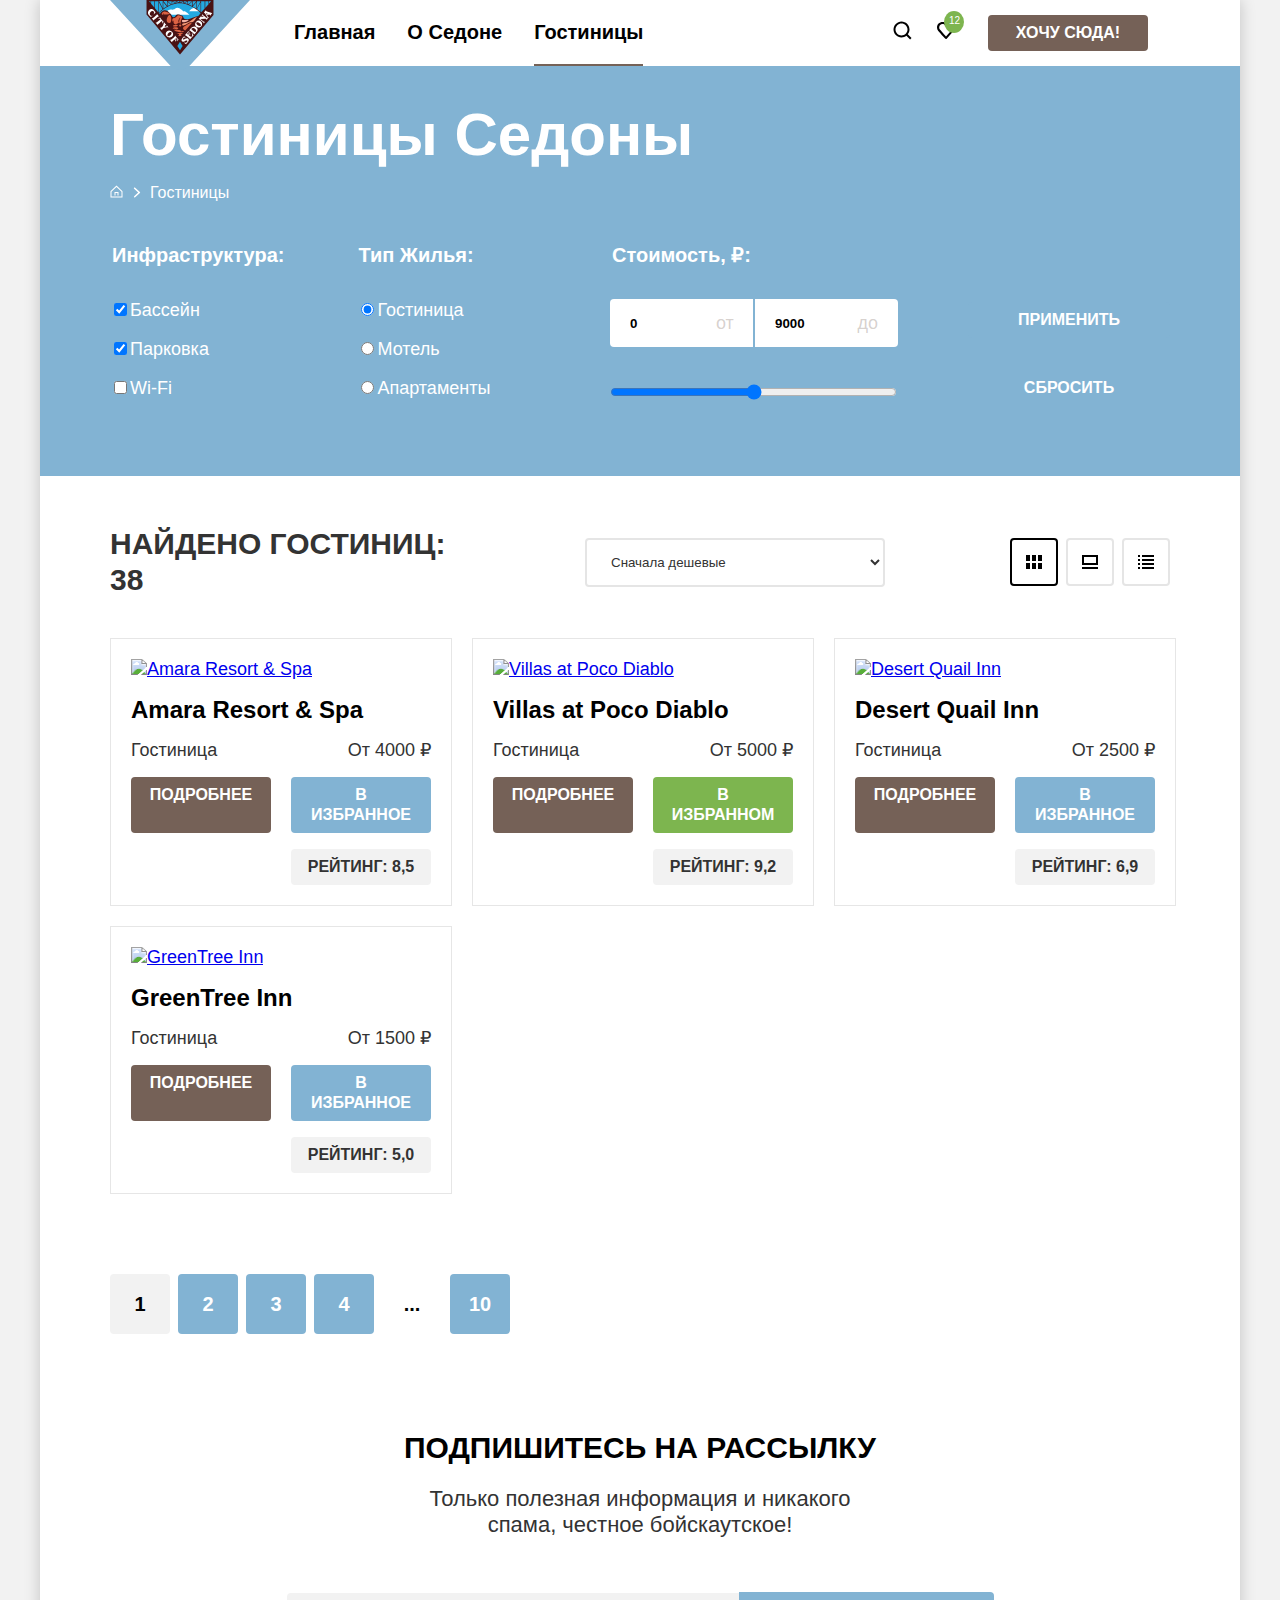
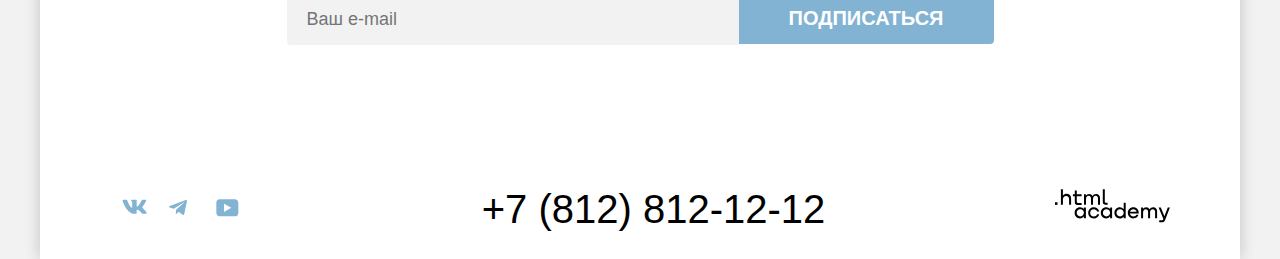
==== catalog.html @ 679f8841 "fix: add states and svg-icons" ====
<!DOCTYPE html>
<html lang="ru">

  <head>
    <meta charset="utf-8">
    <meta name="viewport" content="width=device-width, initial-scale=1.0">
    <title>Гостиницы Седоны</title>
    <link rel="stylesheet" href="styles/styles.css">
  </head>

  <body>
    <header class="header" data-test="header">
      <a class="header-logo-link" href="index.html">
        <img class="header-logo-link-img" src="images/index/sedona-logo.svg" width="140" height="70"
          alt="Логотип Города Седона">
      </a>
      <nav class="navigation">
        <ul class="navigation-list">
          <li class="navigation-list-item">
            <a class="navigation-list-item-link" href="index.html">Главная</a>
          </li>
          <li class="navigation-list-item">
            <a class="navigation-list-item-link" href="#">О Седоне</a>
          </li>
          <li class="navigation-list-item">
            <a class="navigation-list-item-link navigation-list-item-link-current" href="catalog.html">Гостиницы</a>
          </li>
        </ul>
        <ul class="navigation-user">
          <li class="navigation-user-item">
            <a class="navigation-user-item-link" href="#">
              <span class="visually-hidden">Поиск</span>
              <svg class="navigation-user-item-link-icon" aria-hidden="true" focusable="false" width="20" height="20"
                viewBox="0 0 20 20" fill="black" xmlns="http://www.w3.org/2000/svg">
                <path
                  d="M19.5 18.0083L15.8 14.3287C16.8 13.0359 17.5 11.3453 17.5 9.4558C17.5 5.08011 13.9 1.5 9.5 1.5C5.1 1.5 1.5 5.17956 1.5 9.55525C1.5 13.9309 5.1 17.511 9.5 17.511C11.3 17.511 13 16.9144 14.4 15.8204L18.1 19.5L19.5 18.0083ZM9.5 15.5221C6.2 15.5221 3.5 12.837 3.5 9.55525C3.5 6.27348 6.2 3.5884 9.5 3.5884C12.8 3.5884 15.5 6.27348 15.5 9.55525C15.5 12.837 12.8 15.5221 9.5 15.5221Z" />
              </svg>
            </a>
          </li>
          <li class="navigation-user-item">
            <a class="navigation-user-item-link" href="#">
              <span class="visually-hidden">Избранное</span>
              <span class="navigation-user-item-link-count">12</span>
              <svg class="navigation-user-item-link-icon" aria-hidden="true" focusable="false" width="20" height="20"
                viewBox="0 0 20 20" fill="black" xmlns="http://www.w3.org/2000/svg">
                <path
                  d="M9.9 19C9.6 19 9.3 18.9 9.1 18.6C3.7 12.5 2.4 11.1 2.1 10.7C1.4 9.8 1 8.6 1 7.4C1 4.4 3.4 2 6.5 2C7.8 2 9 2.5 10 3.3C11 2.5 12.3 2 13.5 2C16.5 2 19 4.4 19 7.4C19 8.7 18.5 9.9 17.7 10.8L10.7 18.7C10.5 18.9 10.3 19 9.9 19ZM3.9 9.5C4.2 9.9 7.4 13.5 10 16.4L16.2 9.4C16.7 8.9 16.9 8.2 16.9 7.4C16.9 5.6 15.4 4.1 13.6 4.1C12.6 4.1 11.6 4.6 10.9 5.4C10.6 5.7 10.3 5.8 10 5.8C9.7 5.8 9.4 5.6 9.2 5.4C8.5 4.6 7.5 4.1 6.5 4.1C4.7 4.1 3.2 5.6 3.2 7.4C3.1 8.3 3.5 9 3.9 9.5C3.8 9.5 3.8 9.5 3.9 9.5Z" />
              </svg>
            </a>
          </li>
        </ul>
      </nav>
      <button class="header-button" type="button">Хочу сюда!</button>
    </header>

    <main class="main-catalog main-container" data-test="main">
      <section class="filter" data-test="filter">
        <h1 class="filter-main-title">Гостиницы Седоны</h1>
        <!-- Хлебные крошки -->
        <ol class="filter-breadcrumbs">
          <li class="filter-breadcrumbs-item">
            <a class="filter-breadcrumbs-link" href="index.html">
              <svg class="filter-breadcrumbs-link-svg" width="13" height="13" viewBox="0 0 13 13" fill="white"
                xmlns="http://www.w3.org/2000/svg">
                <path
                  d="M6.5 0.5L0.5 6.30006V12.5001H12.5V6.30006L6.5 0.5ZM11.5 11.5001H1.5V6.70005L6.5 1.9L11.5 6.70005V11.5001Z" />
                <path d="M4.5 10.5001H5.5V8.00005H7.5V10.5001H8.5V7.00005H4.5V10.5001Z" />
              </svg>
            </a>
          </li>
          <li class="filter-breadcrumbs-item">
            <a class="filter-breadcrumbs-link" href="#">Гостиницы</a>
          </li>
        </ol>
        <!-- Фильтр -->
        <form class="filter-form" action="https://echo.htmlacademy.ru/" method="get">
          <fieldset class="filter-group">
            <legend class="filter-title">Инфраструктура:</legend>
            <ul class="filter-list infrastructure-list">
              <li class="filter-list-item">
                <label class="filter-list-item-label"><input class="filter-list-item-input" type="checkbox"
                    name="swimming-pool" checked>Бассейн</label>
              </li>
              <li class="filter-list-item">
                <label class="filter-list-item-label"><input class="filter-list-item-input" type="checkbox"
                    name="parking" checked>Парковка</label>
              </li>
              <li class="filter-list-item">
                <label class="filter-list-item-label"><input class="filter-list-item-input" type="checkbox"
                    name="wifi">Wi-Fi</label>
              </li>
            </ul>
          </fieldset>

          <fieldset class="filter-group">
            <legend class="filter-title">Тип Жилья:</legend>
            <ul class="filter-list accomodation-list">
              <li class="filter-list-item">
                <label class="filter-list-item-label"><input class="filter-list-item-input" type="radio"
                    name="accomodation" value="Гостиница" checked>Гостиница</label>
              </li>
              <li class="filter-list-item">
                <label class="filter-list-item-label"><input class="filter-list-item-input" type="radio"
                    name="accomodation" value="Мотель">Мотель</label>
              </li>
              <li class="filter-list-item">
                <label class="filter-list-item-label"><input class="filter-list-item-input" type="radio"
                    name="accomodation" value="Апартаменты">Апартаменты</label>
              </li>
            </ul>
          </fieldset>

          <fieldset class="filter-group-price">
            <legend class="filter-title">Стоимость, ₽:</legend>
            <div class="price-container">
              <label class="price-label-min" for="price-min">от</label>
              <input class="price-input min-price" type="text" name="price-min" id="price-min" value="0">

              <label class="price-label-max" for="price-max">до</label>
              <input class="price-input max-price" type="text" name="price-max" id="price-max" value="9000">
            </div>
            <input class="price-range" type="range" min="0" max="9000" step="1">
          </fieldset>

          <div class="buttons-container">
            <button class="apply-button" type="submit">Применить</button>
            <button class="reset-button" type="reset">Сбросить</button>
          </div>
        </form>
      </section>
      <!-- Сортировка гостиниц -->
      <section class="search-result" data-test="catalog">
        <div class="sorting-container">
          <h2 class="visually-hidden">Каталог гостиниц</h2>
          <p class="search-result-text">Найдено гостиниц: 38</p>

          <select class="sorting" aria-label="Сортировка">
            <option value="popular">Сначала дешевые</option>
            <option value="cheap">Сначала популярные</option>
            <option value="expensive">Сначала дорогие</option>
          </select>

          <ul class="layout-list">
            <li class="layout-list-item">
              <a class="button-layout button-layout-current" href="#">
                <span class="visually-hidden">Показать карточки</span>
                <svg class="button-layout-svg" width="16" height="14" viewBox="0 0 16 14" fill="none"
                  xmlns="http://www.w3.org/2000/svg">
                  <g clip-path="url(#clip0_108098_504)">
                    <path d="M4 0H0V6H4V0Z" fill="black" />
                    <path d="M16 0H12V6H16V0Z" fill="black" />
                    <path d="M10 0H6V6H10V0Z" fill="black" />
                    <path d="M4 8H0V14H4V8Z" fill="black" />
                    <path d="M16 8H12V14H16V8Z" fill="black" />
                    <path d="M10 8H6V14H10V8Z" fill="black" />
                  </g>
                  <defs>
                    <clipPath id="clip0_108098_504">
                      <rect width="16" height="14" fill="white" />
                    </clipPath>
                  </defs>
                </svg>
              </a>
            </li>
            <li class="layout-list-item">
              <a class="button-layout" href="#">
                <span class="visually-hidden">Показать один объект</span>
                <svg class="button-layout-svg" width="16" height="14" viewBox="0 0 16 14" fill="black"
                  xmlns="http://www.w3.org/2000/svg">
                  <g clip-path="url(#clip0_108098_445)">
                    <path d="M16 12H0V14H16V12Z" fill="black" />
                    <path d="M14 2V8H2V2H14ZM16 0H0V10H16V0Z" fill="black" />
                  </g>
                  <defs>
                    <clipPath id="clip0_108098_445">
                      <rect width="16" height="14" fill="white" />
                    </clipPath>
                  </defs>
                </svg>
              </a>
            </li>
            <li class="layout-list-item">
              <a class="button-layout" href="#">
                <span class="visually-hidden">Показать список</span>
                <svg class="button-layout-svg" width="16" height="14" viewBox="0 0 16 14" fill="none"
                  xmlns="http://www.w3.org/2000/svg">
                  <g clip-path="url(#clip0_108098_500)">
                    <path d="M2 0H0V2H2V0Z" fill="black" />
                    <path d="M16 0H4V2H16V0Z" fill="black" />
                    <path d="M2 4H0V6H2V4Z" fill="black" />
                    <path d="M16 4H4V6H16V4Z" fill="black" />
                    <path d="M2 8H0V10H2V8Z" fill="black" />
                    <path d="M16 8H4V10H16V8Z" fill="black" />
                    <path d="M2 12H0V14H2V12Z" fill="black" />
                    <path d="M16 12H4V14H16V12Z" fill="black" />
                  </g>
                  <defs>
                    <clipPath id="clip0_108098_500">
                      <rect width="16" height="14" fill="white" />
                    </clipPath>
                  </defs>
                </svg>
              </a>
            </li>
          </ul>
        </div>
        <!-- Карточки гостиниц -->
        <div class="cards-container">
          <article class="hotel-card">
            <a class="hotel-card-image-link" href="#">
              <img class="hotel-card-image" src="images/catalog/amara-resort.jpg" width="300" height="212"
                alt="Amara Resort & Spa">
            </a>
            <a class="hotel-card-title-link" href="#">
              <h3 class="hotel-card-title">Amara Resort & Spa</h3>
            </a>
            <p class="hotel-price-name">Гостиница</p>
            <p class="hotel-price-value">От 4000 ₽</p>
            <a class="button detail-button" href="#">Подробнее</a>
            <button class="button favorite-button" type="button">В избранное</button>
            <span class="visually-hidden">Четыре звезды</span>
            <p class="button rate-button" href="#">Рейтинг: 8,5</p>
          </article>

          <article class="hotel-card">
            <a class="hotel-card-image-link" href="#">
              <img class="hotel-card-image" src="images/catalog/villas-at-poco-diablo.jpg" width="300" height="212"
                alt="Villas at Poco Diablo">
            </a>
            <a class="hotel-card-title-link" href="#">
              <h3 class="hotel-card-title">Villas at Poco Diablo</h3>
            </a>
            <p class="hotel-price-name">Гостиница</p>
            <p class="hotel-price-value">От 5000 ₽</p>
            <a class="button detail-button" href="#">Подробнее</a>
            <button class="button favorite-button-active" type="button">В избранном</button>
            <span class="visually-hidden">Четыре звезды</span>
            <p class="button rate-button" href="#">Рейтинг: 9,2</p>
          </article>

          <article class="hotel-card">
            <a class="hotel-card-image-link" href="#">
              <img class="hotel-card-image" src="images/catalog/desert-quail-inn.jpg" width="300" height="212"
                alt="Desert Quail Inn">
            </a>
            <a class="hotel-card-title-link" href="#">
              <h3 class="hotel-card-title">Desert Quail Inn</h3>
            </a>
            <p class="hotel-price-name">Гостиница</p>
            <p class="hotel-price-value">От 2500 ₽</p>
            <a class="button detail-button" href="#">Подробнее</a>
            <button class="button favorite-button" type="button">В избранное</button>
            <span class="visually-hidden">Три звезды</span>
            <p class="button rate-button" href="#">Рейтинг: 6,9</p>
          </article>

          <article class="hotel-card">
            <a class="hotel-card-image-link" href="#">
              <img class="hotel-card-image" src="images/catalog/green-tree-inn.jpg" width="300" height="212"
                alt="GreenTree Inn">
            </a>
            <a class="hotel-card-title-link" href="#">
              <h3 class="hotel-card-title">GreenTree Inn</h3>
            </a>
            <p class="hotel-price-name">Гостиница</p>
            <p class="hotel-price-value">От 1500 ₽</p>
            <a class="button detail-button" href="#">Подробнее</a>
            <button class="button favorite-button" type="button">В избранное</button>
            <span class="visually-hidden">Две звезды</span>
            <p class="button rate-button" href="#">Рейтинг: 5,0</p>
          </article>
        </div>
        <!-- Пагинация -->
        <ol class="pagination">
          <li class="pagination-item">
            <a class="pagination-link pagination-link-current">1</a>
          </li>
          <li class="pagination-item">
            <a class="pagination-link" href="#">2</a>
          </li>
          <li class="pagination-item">
            <a class="pagination-link" href="#">3</a>
          </li>
          <li class="pagination-item">
            <a class="pagination-link" href="#">4</a>
          </li>
          <li class="pagination-item">
            <p class="pagination-dots">...</p>
          </li>
          <li class="pagination-item">
            <a class="pagination-link" href="#">10</a>
        </ol>
      </section>
      <!-- Блок подписка -->
      <section class="subscription" data-test="subscribe">
        <h2 class="subscription-title">Подпишитесь на рассылку</h2>
        <p class="subscription-text">Только полезная информация и никакого спама, честное бойскаутское!</p>
        <form class="email-form" action="https://echo.htmlacademy.ru/" method="post">
          <label class="email-label">
            <span class="visually-hidden">Ваш e-mail</span>
            <input class="email-input email-input-gray" type="email" name="email" placeholder="Ваш e-mail" required>
          </label>
          <button class="subscription-button" type="submit">Подписаться</button>
        </form>
      </section>
    </main>
    <!-- Футер -->
    <footer class="footer" data-test="footer">
      <ul class="footer-social-list">
        <li class="footer-social-list-item">
          <a class="button-social" href="https://vk.com/htmlacademy">
            <span class="visually-hidden">Vkontakte</span>
            <svg class="icon-social" aria-hidden="true" focusable="false" width="25" height="15" viewBox="0 0 25 15"
              fill="#83B3D3" xmlns="http://www.w3.org/2000/svg">
              <path fill-rule="evenodd" clip-rule="evenodd"
                d="M24.1164 1.80445C24.2824 1.25845 24.1164 0.856445 23.3214 0.856445H20.6964C20.0284 0.856445 19.7204 1.20345 19.5534 1.58645C19.5534 1.58645 18.2184 4.78245 16.3274 6.85845C15.7154 7.46045 15.4374 7.65145 15.1034 7.65145C14.9364 7.65145 14.6854 7.46045 14.6854 6.91345V1.80445C14.6854 1.14845 14.5014 0.856445 13.9454 0.856445H9.81738C9.40038 0.856445 9.14938 1.16045 9.14938 1.44945C9.14938 2.07045 10.0954 2.21445 10.1924 3.96245V7.76045C10.1924 8.59345 10.0394 8.74444 9.70538 8.74444C8.81538 8.74444 6.65038 5.53345 5.36538 1.85945C5.11638 1.14445 4.86438 0.856445 4.19338 0.856445H1.56638C0.816382 0.856445 0.666382 1.20345 0.666382 1.58645C0.666382 2.26845 1.55638 5.65645 4.81138 10.1374C6.98138 13.1974 10.0364 14.8564 12.8194 14.8564C14.4884 14.8564 14.6944 14.4884 14.6944 13.8534V11.5404C14.6944 10.8034 14.8524 10.6564 15.3814 10.6564C15.7714 10.6564 16.4384 10.8484 17.9964 12.3234C19.7764 14.0724 20.0694 14.8564 21.0714 14.8564H23.6964C24.4464 14.8564 24.8224 14.4884 24.6064 13.7604C24.3684 13.0364 23.5184 11.9854 22.3914 10.7384C21.7794 10.0284 20.8614 9.26345 20.5824 8.88045C20.1934 8.38945 20.3044 8.17044 20.5824 7.73345C20.5824 7.73345 23.7824 3.30745 24.1154 1.80445H24.1164Z" />
            </svg>
          </a>
        </li>
        <li class="footer-social-list-item">
          <a class="button-social" href="https://t.me/htmlacademy ">
            <span class="visually-hidden">Telegram</span>
            <svg class="icon-social" aria-hidden="true" focusable="false" width="18" height="17" viewBox="0 0 18 17"
              fill="#83B3D3" xmlns="http://www.w3.org/2000/svg">
              <path
                d="M16.785 0.955705L0.840489 7.1042C-0.247661 7.54126 -0.241365 8.14828 0.640845 8.41897L4.73445 9.69597L14.2058 3.72014C14.6537 3.44766 15.0629 3.59424 14.7265 3.89281L7.05283 10.8183H7.05103L7.05283 10.8192L6.77045 15.0387C7.18413 15.0387 7.36669 14.8489 7.59871 14.625L9.58705 12.6915L13.7229 15.7464C14.4855 16.1664 15.0332 15.9506 15.2229 15.0405L17.9379 2.2453C18.2158 1.13107 17.5126 0.626562 16.785 0.955705Z" />
            </svg>
          </a>
        </li>
        <li class="footer-social-list-item">
          <a class="button-social" href="https://www.youtube.com/user/htmlacademyru">
            <span class="visually-hidden">YouTube</span>
            <svg class="icon-social" aria-hidden="true" focusable="false" width="23" height="18" viewBox="0 0 23 18"
              fill="#83B3D3" xmlns="http://www.w3.org/2000/svg">
              <path
                d="M18.9402 0.356445H3.50738C1.64668 0.356445 0.333252 1.9502 0.333252 3.75645V13.8502C0.333252 15.7627 1.64668 17.3564 3.50738 17.3564H19.1591C20.8009 17.3564 22.3333 15.7627 22.3333 13.9564V3.75645C22.1143 1.9502 20.8009 0.356445 18.9402 0.356445ZM7.99494 12.8939V4.81894L15.3283 8.85645L7.99494 12.8939Z" />
            </svg>
          </a>
        </li>
      </ul>
      <a class="footer-phone" href="tel:+78128121212">+7 (812) 812-12-12</a>
      <a class="footer-logo-link" href="https://htmlacademy.ru/" aria-label="HTML Academy">
        <svg class="footer-logo-svg" aria-hidden="true" focusable="false" width="115" height="34" viewBox="0 0 115 34"
          xmlns="http://www.w3.org/2000/svg">
          <path d="M0 13.2564V15.8564H2.5V13.2564H0Z" />
          <path
            d="M11.6 4.85645C10 4.85645 8.8 5.55645 8 6.55645H7.9V0.356445H5.9V15.8564H7.9V10.5564C7.9 8.45645 9.2 6.95645 11.2 6.95645C13 6.95645 14.1 8.35645 14.1 10.1564V15.8564H16.1V9.75644C16.2 6.75644 14.3 4.85645 11.6 4.85645Z" />
          <path
            d="M26.6 5.15645H21.8V1.45645H19.8V5.25645H17.9V7.25645H19.8V13.2564C19.8 14.9564 20.8 15.9564 22.5 15.9564H26.6V13.9564H22.9C22.2 13.9564 21.8 13.5564 21.8 12.8564V7.15645H26.6V5.15645Z" />
          <path
            d="M41.1 4.95645C39.5 4.95645 38.2 5.75644 37.6 7.05645H37.5C36.9 5.85645 35.7 4.95645 34.1 4.95645C32.7 4.95645 31.6 5.75645 31 6.75645H30.9V5.15645H29V15.7564H31V10.3564C31 8.35645 32 6.85645 33.6 6.85645C35.1 6.85645 36 7.85645 36 9.45645V15.7564H38V10.1564C38 7.75645 39.4 6.85645 40.6 6.85645C42.1 6.85645 43 7.85645 43 9.45645V15.7564H45V9.25644C45.1 6.75644 43.6 4.95645 41.1 4.95645Z" />
          <path
            d="M47.8 13.0564C47.8 14.7564 48.8 15.7564 50.6 15.7564H52.6V13.7564H50.9C50.2 13.7564 49.8 13.3564 49.8 12.6564V0.356445H47.8V13.0564Z" />
          <path
            d="M28.9 20.0564C28 18.9564 26.7 18.2564 25 18.2564C21.9 18.2564 19.6 20.5564 19.6 23.8564C19.6 27.1564 21.9 29.4564 25 29.4564C26.8 29.4564 28 28.6564 28.8 27.5564H28.9V29.1564H30.9V18.5564H28.9V20.0564ZM25.3 27.4564C23.1 27.4564 21.7 25.8564 21.7 23.8564C21.7 21.8564 23.1 20.2564 25.3 20.2564C27.5 20.2564 28.9 21.8564 28.9 23.8564C28.9 25.7564 27.5 27.4564 25.3 27.4564Z" />
          <path
            d="M44.2 22.3564C43.7 19.9564 41.6 18.2564 38.8 18.2564C35.4 18.2564 33.2 20.7564 33.2 23.8564C33.2 26.9564 35.4 29.4564 38.8 29.4564C41.6 29.4564 43.7 27.6564 44.2 25.2564H42.1C41.7 26.5564 40.4 27.5564 38.8 27.5564C36.6 27.5564 35.2 25.9564 35.2 23.9564C35.2 21.9564 36.6 20.3564 38.8 20.3564C40.4 20.3564 41.6 21.3564 42.1 22.5564H44.2V22.3564Z" />
          <path
            d="M55.1 20.0564C54.2 18.9564 52.9 18.2564 51.2 18.2564C48.1 18.2564 45.8 20.5564 45.8 23.8564C45.8 27.1564 48.1 29.4564 51.2 29.4564C53 29.4564 54.2 28.6564 55 27.5564H55.1V29.1564H57.1V18.5564H55.1V20.0564ZM51.5 27.4564C49.3 27.4564 47.9 25.8564 47.9 23.8564C47.9 21.8564 49.3 20.2564 51.5 20.2564C53.7 20.2564 55.1 21.8564 55.1 23.8564C55.1 25.7564 53.6 27.4564 51.5 27.4564Z" />
          <path
            d="M68.7 20.1564C67.8 19.0564 66.5 18.2564 64.8 18.2564C61.7 18.2564 59.4 20.5564 59.4 23.8564C59.4 27.1564 61.6 29.4564 64.8 29.4564C66.5 29.4564 67.8 28.6564 68.6 27.6564H68.7V29.1564H70.7V13.7564H68.7V20.1564ZM65.1 27.4564C62.9 27.4564 61.5 25.8564 61.5 23.8564C61.5 21.8564 62.9 20.2564 65.1 20.2564C67.3 20.2564 68.7 21.8564 68.7 23.8564C68.6 25.8564 67.2 27.4564 65.1 27.4564Z" />
          <path
            d="M78.3 18.2564C75 18.2564 72.8 20.7564 72.8 23.8564C72.8 26.8564 74.9 29.4564 78.3 29.4564C80.8 29.4564 82.8 28.1564 83.5 25.8564H81.4C80.9 26.8564 79.8 27.4564 78.4 27.4564C76.5 27.4564 75.1 26.1564 75 24.5564H83.8C84 20.9564 81.8 18.2564 78.3 18.2564ZM78.3 20.1564C80 20.1564 81.3 21.1564 81.6 22.7564H75.1C75.4 21.2564 76.6 20.1564 78.3 20.1564Z" />
          <path
            d="M98.2 18.2564C96.6 18.2564 95.3 19.0564 94.6 20.2564H94.5C93.9 19.0564 92.7 18.2564 91.1 18.2564C89.7 18.2564 88.6 18.9564 88 20.0564V18.5564H86.1V29.1564H88.1V23.7564C88.1 21.7564 89.1 20.3564 90.7 20.2564C92.2 20.2564 93.1 21.2564 93.1 22.8564V29.1564H95.1V23.5564C95.1 21.1564 96.5 20.2564 97.7 20.2564C99.2 20.2564 100.1 21.2564 100.1 22.8564V29.1564H102.1V22.6564C102.2 20.0564 100.7 18.2564 98.2 18.2564Z" />
          <path
            d="M109.4 27.3564L105.8 18.4564H103.6L108.4 30.0564C108.1 30.9564 107.7 31.2564 106.7 31.2564H104.2V33.2564H106.7C108.5 33.2564 109.5 32.4564 110.2 30.6564L114.9 18.4564H112.8L109.4 27.3564Z" />
        </svg>

      </a>
    </footer>
  </body>

</html>
---- styles/styles.css ----
@font-face {
  font-family: "PT Sans";
  font-style: normal;
  font-weight: 400;
  src: url("../fonts/ptsans-400.woff2") format("woff2");
  font-display: swap;
}

@font-face {
  font-family: "PT Sans";
  font-style: normal;
  font-weight: 700;
  src: url("../fonts/ptsans-700.woff2") format("woff2");
  font-display: swap;
}

html {
  height: 100%;
  background-color: #f2f2f2;
}

body {
  margin: 0 auto;
  display: flex;
  flex-direction: column;
  min-height: 100%;
  width: 1200px;

  font-family: "PT Sans", Arial, sans-serif;
  font-size: 18px;
  line-height: 21px;
  font-style: normal;
  color: #333333;
  background-color: #ffffff;
  box-shadow: 0 0 15px 0 rgba(0, 0, 0, 0.2);
}

.main-container {
  flex-grow: 1;
}

.visually-hidden {
  position: absolute;
  width: 1px;
  height: 1px;
  margin: -1px;
  padding: 0;
  border: 0;
  clip: rect(0 0 0 0);
  overflow: hidden;
}

/* Header */
.header {
  display: flex;
  padding: 0 70px;
  min-height: 64px;
  position: relative;
}

.header-logo-link {
  margin-bottom: -10px;
  margin-right: 28px;
}

.header-logo-link-img {
  width: 140px;
}

.navigation {
  display: flex;
  width: 710px;
}

.navigation-list {
  display: flex;
  flex-wrap: wrap;
  margin: 0;
  margin-right: 30px;
  /* margin right на случай если будет переполнение и перенос на другую строку, чтобы списки не слиплись */
  padding: 0;
  list-style-type: none;
  width: 450px;
}

.navigation-list-item-link {
  display: block;
  padding: 20px 16px;

  font-size: 20px;
  font-weight: 700;
  line-height: 24px;
  color: #000000;
  text-decoration: none;
}

.navigation-list-item-link-current {
  padding-bottom: 0;
}

.navigation-list-item-link-current::after {
  content: "";
  display: block;
  height: 2px;
  margin-top: 20px;
  background-color: #756257;
}

.navigation-user {
  display: flex;
  flex-wrap: wrap;
  justify-content: flex-end;
  width: 126px;
  margin: 0;
  margin-left: auto;
  margin-right: 20px;
  padding: 0;
  list-style-type: none;
}

.navigation-user-item {
  position: relative;
  min-width: 44px;
  min-height: 64px;
}

.navigation-user-item-link {
  text-decoration: none;
  font-size: 10px;
  line-height: 10px;
  color: #ffffff;
}

.navigation-user-item-link-icon {
  position: absolute;
  top: 20px;
  right: 12px;
  bottom: 20px;
  left: 12px;
}

.navigation-user-item-link-count {
  position: absolute;
  padding: 5px;
  top: 11px;
  left: 20px;
  right: 4px;
  bottom: 33px;
  z-index: 1;

  border-radius: 50%;
  background-color: #7db54f;
}

.header-button {
  width: 160px;
  padding: 8px 0;
  align-self: center;

  font-family: inherit;
  font-size: 16px;
  font-weight: 700;
  line-height: 20px;
  color: #ffffff;
  background-color: #756157;
  border-style: none;
  border-radius: 4px;
  text-transform: uppercase;
  cursor: pointer;
}

.header-button:hover,
.header-button:focus {
  background-color: #615048;
}

.header-button:active {
  color: rgba(255, 255, 255, 0.3);
}

.header-button:disabled {
  background-color: #e5e5e5;
}

/* Основная страница main */
/* Блок: hero */
.hero {
  color: #ffffff;
  background-color: #82b3d3;
  background-image: url("../images/index/index-background.jpg");
  background-size: cover;
  background-repeat: no-repeat;
}

.hero-img {
  display: block;
  margin: 0 auto;
  padding-top: 51px;
  padding-bottom: 82px;
}

/* Блок: Преимущества */
.advantages {
  display: flex;
  flex-wrap: wrap;

  text-align: center;
}

.advantages-container {
  flex-grow: 1;
  padding: 69px 274px;
}

.advantages-main-text {
  margin: 0;
  margin-bottom: 25px;

  font-size: 30px;
  font-weight: 700;
  line-height: 36px;
  color: #000000;
  text-transform: uppercase;
}

.advantages-text {
  margin: 0;

  font-size: 22px;
  line-height: 26px;
}

.advantages-item,
.advantages-text-container {
  box-sizing: border-box;
  width: 400px;
  padding: 102px 85px;
  flex-grow: 1;
}

.advantages-item-img {
  display: flex;
  align-items: center;
  color: #ffffff;
  background-color: #82b3d3;
  flex-grow: 1;
}

.advantages-item-img-reverse {
  flex-direction: row-reverse;
}

.advantages-title {
  width: 175px;
  margin: 0 auto;
  margin-bottom: 30px;

  font-size: 24px;
  font-weight: 700;
  line-height: 28px;
  color: #000000;
  text-transform: uppercase;
}

.advantages-title::after {
  content: "";
  display: block;
  width: 60px;
  height: 2px;
  background: rgba(0, 0, 0, 0.3);
  margin: 0 auto;
  margin-top: 30px;
}

.advantages-title-img {
  width: 175px;
  margin: 0 auto;
  margin-bottom: 30px;


  font-size: 24px;
  font-weight: 700;
  line-height: 28px;
  color: #ffffff;
  text-transform: uppercase;
}

.advantages-title-img::after {
  content: "";
  display: block;
  width: 60px;
  height: 2px;
  background: rgba(255, 255, 255, 0.3);
  margin: 0 auto;
  margin-top: 30px;
}

.advantages-item-img-photo {
  min-width: 800px;
  object-fit: contain;
  flex-grow: 1;
}

.advantages-description {
  margin: 0;
}

.advantages-item:nth-child(even) {
  background-color: rgba(131, 179, 211, 0.12);
}

.advantages-item:nth-child(odd) {
  background-color: rgba(131, 179, 211, 0.20);
}

/* Блок: Удобства */
.services {
  display: flex;
  flex-wrap: wrap;

  text-align: center;
}

.services-container {
  display: flex;
  flex-direction: column;
  align-items: center;
  width: 1200px;
  padding: 64px 347px;
}

.services-item {
  box-sizing: border-box;
  width: 400px;
  padding: 183px 80px 85px 80px;

  background-repeat: no-repeat;
  background-position: center top 81px;
  background-size: 75px 72px;
}

.services-item:nth-child(even) {
  background-color: rgba(131, 179, 211, 0.2);
}

.services-living-icon {
  background-image: url("/images/icons/living-icon.svg");
}

.services-food-icon {
  background-image: url("/images/icons/food-icon.svg");
}

.services-gift-icon {
  background-image: url("/images/icons/souvenirs-icon.svg");
}

.services-icon {
  margin-bottom: 30px;
}

.services-title {
  margin: 0;
  margin-bottom: 30px;

  font-size: 24px;
  font-weight: 700;
  line-height: 28px;
  color: #000000;
  text-transform: uppercase;
}

.services-description {
  margin: 0;
}

.services-main-text {
  margin: 0;
  margin-bottom: 20px;

  font-size: 30px;
  font-weight: 700;
  line-height: 36px;
  color: #000000;
  text-transform: uppercase;
}

.services-text {
  margin: 0;

  font-size: 22px;
  line-height: 26px;
}

/* Блок: поиск гостиницы */
.hotels-search {
  display: flex;
  flex-direction: column;
  align-items: center;
  padding: 96px 0;
}

.hotels-search-title {
  margin: 0;
  margin-bottom: 20px;

  font-size: 30px;
  font-weight: 700;
  line-height: 36px;
  color: #000000;
  text-transform: uppercase;
  text-align: center;
}

.hotels-search-text {
  margin: 0;
  margin-bottom: 54px;

  font-size: 22px;
  line-height: 26px;
  text-align: center;
}

.hotels-search-button {
  padding: 8px 50px;

  font-family: inherit;
  font-size: 20px;
  font-weight: 700;
  line-height: 36px;
  color: #ffffff;
  background-color: #756157;
  border-style: none;
  border-radius: 4px;
  text-transform: uppercase;
  text-align: center;
  cursor: pointer;
}

.hotels-search-button:hover,
.hotels-search-button:focus {
  background-color: #615048;
}

.hotels-search-button:active {
  color: rgba(255, 255, 255, 0.3);
}

.hotels-search-button:disabled {
  background-color: #e5e5e5;
}

/* Блок: подписка (главная и каталог) */
.subscription {
  display: flex;
  flex-direction: column;
  align-items: center;
  justify-content: center;
  padding-top: 96px;
  padding-bottom: 104px;
}

.subscription-title {
  margin: 0;
  margin-bottom: 20px;

  font-size: 30px;
  font-weight: 700;
  line-height: 36px;
  text-transform: uppercase;
  color: #000000;
}

.subscription-text {
  width: 475px;
  margin: 0;
  margin-bottom: 54px;

  font-size: 22px;
  line-height: 26px;
  text-align: center;
}

.subscription-img {
  color: #ffffff;
  background-color: #82b3d3;
  background-image: url("../images/index/subscribe-background.jpg");
  background-size: cover;
  background-repeat: no-repeat;
}

.subscription-img > .subscription-title {
  color: #ffffff;
}

.email-input {
  box-sizing: border-box;
  width: 452px;
  /* height: 52px; */
  padding: 14px 20px;

  font-family: inherit;
  font-size: 18px;
  line-height: 24px;
  border-style: none;
  border-radius: 4px 0 0 4px;
}

.email-input-gray {
  background-color: rgba(242, 242, 242, 1);
}

.subscription-button {
  padding: 8px 50px;
  margin-left: -5px;

  font-family: inherit;
  font-size: 20px;
  font-weight: 700;
  line-height: 36px;
  color: #ffffff;
  background-color: #82b3d3;
  border-style: none;
  border-radius: 0 4px 4px 0;
  text-transform: uppercase;
  text-align: center;
  cursor: pointer;
}

.subscription-button:hover,
.subscription-button:focus {
  background-color: #68a2ca;
}

.subscription-button:active {
  color: rgba(255, 255, 255, 0.3);
}

.subscription-button:disabled {
  background-color: #e5e5e5;
}

/* Каталог */
/* Фильтр */
.filter {
  padding: 30px 70px 70px 70px;
  margin-bottom: 50px;

  color: #ffffff;
  background-color: #82b3d3;
  background-image: url("../images/catalog/filter-background.jpg");
  background-size: cover;
  background-repeat: no-repeat;
}

.filter-main-title {
  margin: 0;
  margin-bottom: 8px;

  font-size: 60px;
  font-weight: 700;
  line-height: 78px;
}

/* Хлебные крошки */
.filter-breadcrumbs {
  display: flex;
  margin: 0;
  margin-bottom: 40px;
  padding: 0;
  list-style-type: none;
  column-gap: 27px;

  font-size: 16px;
}

.filter-breadcrumbs-link {
  color: #ffffff;
  text-decoration: none;
  cursor: pointer;
}

.filter-breadcrumbs-item {
  position: relative;
  display: block;
}

.filter-breadcrumbs-link:hover {
  color: rgba(255, 255, 255, 0.6);
}

.filter-breadcrumbs-link:focus {
  color: #ffffff;
}

.filter-breadcrumbs-link:active {
  color: rgba(255, 255, 255, 0.3);
}

.filter-breadcrumbs-item::after {
  content: "";
  display: block;
  position: absolute;
  height: 21px;
  width: 8px;
  top: 0;
  right: -18px;

  background-image: url("/images/icons/arrow-right.svg");
  background-repeat: no-repeat;
}

.filter-breadcrumbs-item:last-child::after {
  content: none;
}

/* Форма */
.filter-form {
  display: flex;
  flex-wrap: wrap;
  gap: 70px;
  line-height: 23px;
}

/* Блок: инфраструктура и тип жилья */
.filter-group {
  border: none;
  margin: 0;
  padding: 0;
}

.filter-title {
  margin: 0;
  margin-bottom: 32px;

  font-size: 20px;
  font-weight: 700;
  line-height: 24px;
}

.filter-list {
  width: 150px;
  margin: 0;
  padding: 0;
  list-style-type: none;
}

.filter-list-item {
  margin-bottom: 16px;
}

.filter-list-item:last-child {
  margin-bottom: 0;
}

/* .filter-list-item-input:hover .control-input {
  border: none;
  background-color: rgba(0, 0, 0, 1);
}

.filter-list-item-input:focus .control-input {
  background-color: rgba(0, 0, 0, 0.25);
  border: 3px solid #83b3d3;
}

.control-input:active {
  background-color: rgba(0, 0, 0, 0.4);
  border: 2px solid #83b3d3;
} */

/* Блок: стоимость */
.filter-group-price {
  position: relative;
  padding: 0;
  margin: 0;
  margin-left: auto;
  width: 288px;

  border: none;
}

.price-container {
  display: flex;
  flex-wrap: wrap;
  gap: 2px;
  margin-bottom: 36px;
}

.price-label-min {
  position: absolute;
  top: 12px;
  left: 106px;

  line-height: 24px;
  color: rgba(117, 97, 87, 0.3);
}

.price-label-max {
  position: absolute;
  right: 20px;
  top: 12px;

  line-height: 24px;
  color: rgba(117, 97, 87, 0.3);
}

.price-input {
  box-sizing: border-box;
  width: 143px;
  height: 48px;
  padding: 0;
  padding-top: 12px;
  padding-left: 20px;
  padding-bottom: 12px;
  padding-right: 45px;

  font-family: inherit;
  font-weight: 700;
  line-height: 24px;
  color: #000000;
  border: none;
}

.min-price {
  border-radius: 4px 0 0 4px;
}

.max-price {
  border-radius: 0 4px 4px 0;
}

.price-input:hover {
  background-color: #e6e6e6;
}

.price-input:focus {
  background-color: #e6e6e6;
  border: 3px solid #83b3d3;
}

.price-range {
  flex-grow: 1;
  align-self: center;
  width: 287px;
  margin: 0;
}

/* Кнопки в фильтре */
.buttons-container {
  min-width: 191px;
  display: flex;
  flex-wrap: wrap;
  justify-content: flex-end;
  flex-direction: column;
  order: 10;
}

.apply-button {
  padding: 8px 50px;
  margin-bottom: 32px;

  font-family: inherit;
  font-size: 16px;
  font-weight: 700;
  line-height: 20px;
  color: #ffffff;
  background-color: #82b3d3;
  border-style: none;
  border-radius: 4px;
  text-transform: uppercase;
  text-align: center;
  cursor: pointer;
}

.apply-button:hover,
.apply-button:focus {
  background-color: #68a2ca;
}

.apply-button:active {
  color: rgba(255, 255, 255, 0.3);
}

.apply-button:disabled {
  background-color: #e5e5e5;
}

.reset-button {
  padding: 8px 50px;

  font-family: inherit;
  font-size: 16px;
  font-weight: 700;
  line-height: 20px;
  color: #ffffff;
  background-color: transparent;
  border: none;
  border-radius: 4px;
  text-transform: uppercase;
  text-align: center;
  cursor: pointer;
}

.reset-button:hover {
  color: #756157;
}

.reset-button:focus {
  border: 3px solid #83b3d3;
}

.reset-button:active {
  color: rgba(255, 255, 255, 0.3);
}

.reset-button:disabled {
  opacity: 0.1;
}

/* Каталог гостиниц */
/* Сортировка гостиниц */
.search-result {
  width: 1060px;
  margin: 0 auto;
}

.sorting-container {
  display: flex;
  justify-content: space-between;
  align-items: center;
  min-height: 49px;
  margin-bottom: 40px;
}

.search-result-text {
  margin: 0;

  width: 350px;
  font-size: 30px;
  font-weight: 700;
  line-height: 36px;
  color: #333333;
  text-transform: uppercase;
}

.layout-list {
  display: flex;
  flex-wrap: wrap;
  width: 160px;
  margin: 0;
  padding: 0;
  list-style-type: none;
}

.layout-list-item {
  margin-right: 8px;
  min-width: 48px;
  min-height: 48px;
}

.layout-list-item:last-child {
  margin-right: 0;
}

.button-layout {
  display: block;

  font-weight: 700;
  color: #000000;
  border-radius: 4px;
  text-decoration: none;
  padding: 15px 14px;
  border: 2px solid #e5e5e5;
}

.button-layout-current,
.button-layout:hover,
.button-layout:active {
  border: 2px solid #000000;
}

.button-layout:focus {
  border: 2px solid #68a2ca;
}

.button-layout-svg {
  display: block;
}

.sorting {
  font-family: inherit;
  height: 49px;
  padding: 14px 20px;
  width: 300px;

  color: #333333;
  background-color: #ffffff;
  border-radius: 4px;
  border: 2px solid #e5e5e5;
}

.sorting:hover,
.sorting:focus {
  border: 2px solid #68a2ca;
}

/* Карточки */
.cards-container {
  display: grid;
  grid-template-columns: repeat(3, 1fr);
  gap: 20px;
  margin-bottom: 80px;
}

.hotel-card {
  width: 340px;
  display: grid;
  grid-template-columns: repeat(2, 140px);
  grid-template-rows: 1fr;
  grid-template-areas:
    "image image"
    "title title"
    "type price"
    "detail favorite"
    "stars rate";
  column-gap: 20px;
  row-gap: 16px;
  justify-content: center;
  padding: 20px 0;
  border: 1px solid #e6e6e6;
}

.hotel-card-image-link {
  grid-area: image;
}

.hotel-card-title-link {
  grid-area: title;
  color: #000000;
  text-decoration: none;
}

.hotel-card-title {
  margin: 0;

  font-size: 24px;
  font-weight: 700;
  line-height: 28px;
}

.hotel-price-name {
  grid-area: type;
  margin: 0;
}

.hotel-price-value {
  grid-area: price;
  margin: 0;

  text-align: end;
}

/* Кнопки */
.button {
  padding: 8px 15px;
  margin: 0;

  font-family: inherit;
  font-size: 16px;
  font-weight: 700;
  line-height: 20px;
  border-style: none;
  border-radius: 4px;
  text-transform: uppercase;
  text-align: center;
  text-decoration: none;
  cursor: pointer;
}

.button:disabled {
  background-color: #e5e5e5;
}

.detail-button {
  display: block;
  grid-area: detail;
  color: #ffffff;
  background-color: #756157;
}

.detail-button:hover,
.detail-button:focus {
  background-color: #615048;
}

.detail-button:active {
  color: rgba(255, 255, 255, 0.3);
}

.favorite-button {
  grid-area: favorite;

  color: #ffffff;
  background-color: #82b3d3;
}

.favorite-button:hover,
.favorite-button:focus {
  background-color: #68a2ca;
}

.favorite-button:active {
  color: rgba(255, 255, 255, 0.3);
}

.favorite-button-active {
  grid-area: favorite;

  color: #ffffff;
  background-color: #7db54f;
}

.favorite-button-active:hover,
.favorite-button-active:focus {
  background-color: #6c9e42;
}

.favorite-button-active:active {
  color: rgba(255, 255, 255, 0.3);
}

.rate-button {
  grid-area: rate;

  color: #333333;
  background-color: #f2f2f2;
  cursor:auto;
}

/* Пагинация */
.pagination {
  display: flex;
  flex-wrap: wrap;
  gap: 8px;
  margin: 0;
  padding: 0;
  list-style-type: none;
}

.pagination-item:last-child {
  margin-right: 0;
}

.pagination-link {
  display: block;
  box-sizing: border-box;
  min-width: 60px;
  /* чтобы кнопка растянулась в ширину если значение будет большим */
  height: 60px;
  padding: 12px 10px;

  font-size: 20px;
  font-weight: 700;
  line-height: 36px;
  text-decoration: none;
  color: #ffffff;
  background-color: #82b3d3;
  border-radius: 4px;
  text-align: center;
}

.pagination-link:hover,
.pagination-link:focus {
  background-color: #68a2ca;
}

.pagination-link:active {
  color: rgba(255, 255, 255, 0.3);
}

.pagination-link-current,
.pagination-link-current:hover,
.pagination-link-current:focus,
.pagination-link-current:active {
  color: #000000;
  background-color: #f2f2f2;
}

.pagination-dots {
  display: block;
  box-sizing: border-box;
  min-width: 60px;
  /* чтобы кнопка растянулась в ширину если значение будет большим */
  height: 60px;
  padding: 12px 10px;
  margin: 0;

  text-align: center;
  border-radius: 4px;
  font-size: 20px;
  font-weight: 700;
  line-height: 36px;
  text-decoration: none;
  color: #000000;
  background-color: #ffffff;
}

/* Footer*/
.footer {
  display: flex;
  justify-content: space-between;
  padding: 40px 70px 30px 70px;
}

.footer-social-list {
  display: flex;
  width: 142px;
  margin: 0;
  padding: 0;
  list-style: none;
}

.footer-social-list-item {
  position: relative;
  min-width: 47px;
}

.icon-social {
  position: absolute;
  top: 25%;
  left: 25%;
}

.button-social:hover .icon-social,
.button-social:focus .icon-social {
  fill: #68a2ca;
}

.button-social:active .icon-social {
  fill: rgba(104, 162, 202, 0.3);
}

.footer-phone {
  width: 720px;

  font-size: 40px;
  line-height: 40px;
  color: #000000;
  text-transform: uppercase;
  text-decoration: none;
  text-align: center;
}

.footer-phone:hover {
  color: #756157;
}

.footer-phone:focus {
  color: #756157;
}

.footer-phone:active {
  color: rgba(117, 97, 87, 0.3);
}

.footer-logo-link {
  width: 115px;
  height: 33px;
  object-fit: contain;
}

.footer-logo-link:hover .footer-logo-svg,
.footer-logo-link:focus .footer-logo-svg {
  fill: #756157;
}

.footer-logo-link:active .footer-logo-svg {
  fill: rgba(117, 97, 87, 0.3);
}
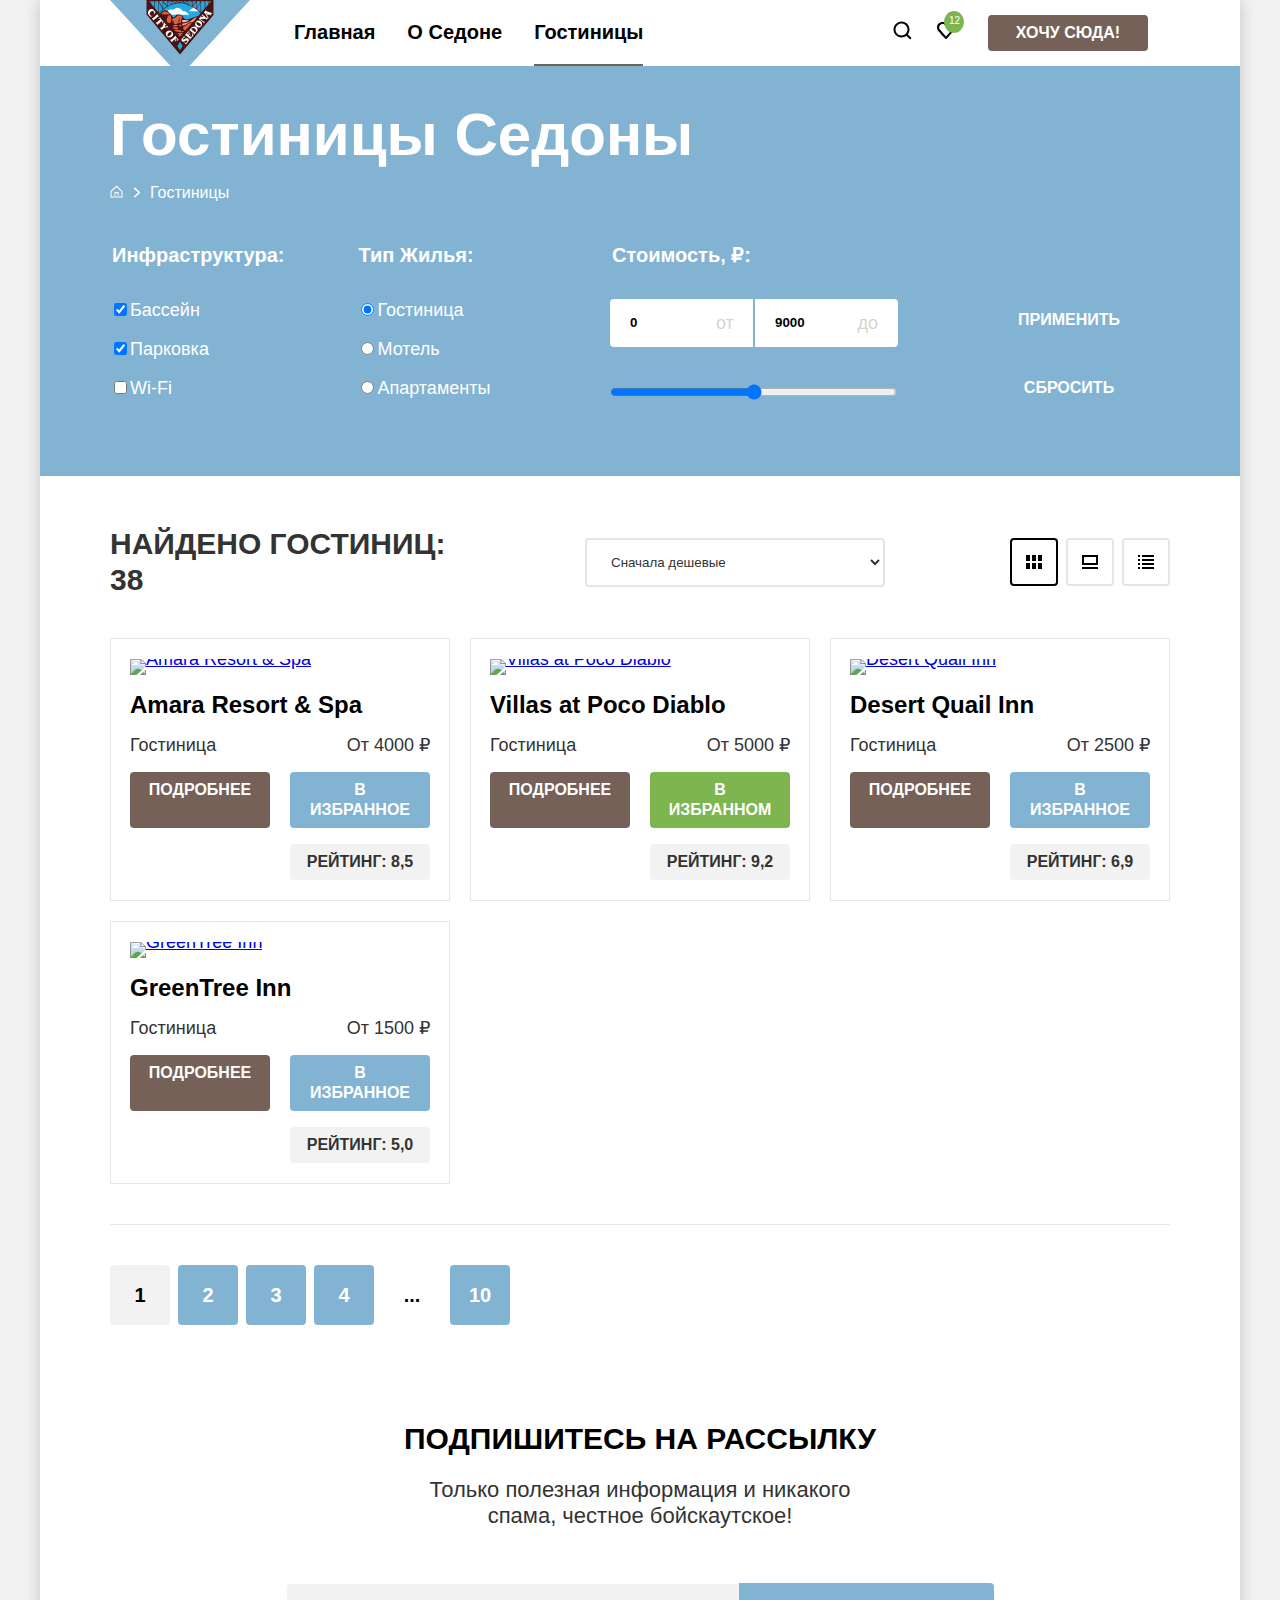
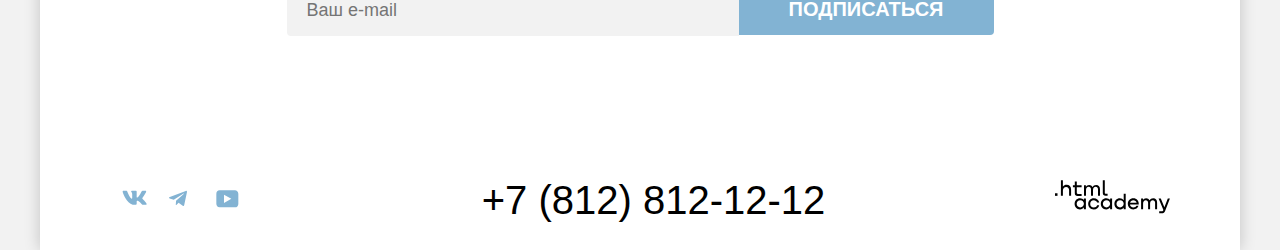
==== commit f98e7673: "fix: add stars and minor edits after code review" ====
--- a/catalog.html
+++ b/catalog.html
@@ -219,6 +219,7 @@
             <a class="button detail-button" href="#">Подробнее</a>
             <button class="button favorite-button" type="button">В избранное</button>
             <span class="visually-hidden">Четыре звезды</span>
+       <span class="hotel-card-star hotel-card-star-four"></span>
             <p class="button rate-button" href="#">Рейтинг: 8,5</p>
           </article>
 
@@ -235,6 +236,7 @@
             <a class="button detail-button" href="#">Подробнее</a>
             <button class="button favorite-button-active" type="button">В избранном</button>
             <span class="visually-hidden">Четыре звезды</span>
+            <span class="hotel-card-star hotel-card-star-four"></span>
             <p class="button rate-button" href="#">Рейтинг: 9,2</p>
           </article>
 
@@ -251,6 +253,7 @@
             <a class="button detail-button" href="#">Подробнее</a>
             <button class="button favorite-button" type="button">В избранное</button>
             <span class="visually-hidden">Три звезды</span>
+            <span class="hotel-card-star hotel-card-star-three"></span>
             <p class="button rate-button" href="#">Рейтинг: 6,9</p>
           </article>
 
@@ -267,6 +270,7 @@
             <a class="button detail-button" href="#">Подробнее</a>
             <button class="button favorite-button" type="button">В избранное</button>
             <span class="visually-hidden">Две звезды</span>
+            <span class="hotel-card-star hotel-card-star-two"></span>
             <p class="button rate-button" href="#">Рейтинг: 5,0</p>
           </article>
         </div>
--- a/styles/styles.css
+++ b/styles/styles.css
@@ -14,6 +14,12 @@
   font-display: swap;
 }
 
+*,
+*::after,
+*::before {
+  box-sizing: border-box;
+}
+
 html {
   height: 100%;
   background-color: #f2f2f2;
@@ -26,7 +32,7 @@
   min-height: 100%;
   width: 1200px;
 
-  font-family: "PT Sans", Arial, sans-serif;
+  font-family: "PT Sans", "Arial", sans-serif;
   font-size: 18px;
   line-height: 21px;
   font-style: normal;
@@ -185,18 +191,20 @@
 /* Основная страница main */
 /* Блок: hero */
 .hero {
+  padding-top: 51px;
+  padding-bottom: 82px;
+
   color: #ffffff;
   background-color: #82b3d3;
-  background-image: url("../images/index/index-background.jpg");
-  background-size: cover;
-  background-repeat: no-repeat;
+  background-image: url("../images/index/divider.svg"), url("../images/index/index-background.jpg");
+  background-size: 100% auto, cover;
+  background-repeat: no-repeat, no-repeat;
+  background-position: bottom, center;
 }
 
 .hero-img {
   display: block;
   margin: 0 auto;
-  padding-top: 51px;
-  padding-bottom: 82px;
 }
 
 /* Блок: Преимущества */
@@ -232,7 +240,6 @@
 
 .advantages-item,
 .advantages-text-container {
-  box-sizing: border-box;
   width: 400px;
   padding: 102px 85px;
   flex-grow: 1;
@@ -330,35 +337,14 @@
 }
 
 .services-item {
-  box-sizing: border-box;
   width: 400px;
-  padding: 183px 80px 85px 80px;
-
-  background-repeat: no-repeat;
-  background-position: center top 81px;
-  background-size: 75px 72px;
+  padding: 81px 85px;
 }
 
 .services-item:nth-child(even) {
   background-color: rgba(131, 179, 211, 0.2);
 }
 
-.services-living-icon {
-  background-image: url("/images/icons/living-icon.svg");
-}
-
-.services-food-icon {
-  background-image: url("/images/icons/food-icon.svg");
-}
-
-.services-gift-icon {
-  background-image: url("/images/icons/souvenirs-icon.svg");
-}
-
-.services-icon {
-  margin-bottom: 30px;
-}
-
 .services-title {
   margin: 0;
   margin-bottom: 30px;
@@ -368,6 +354,30 @@
   line-height: 28px;
   color: #000000;
   text-transform: uppercase;
+}
+
+.services-title::before {
+  content: "";
+  display: block;
+  width: 74px;
+  height: 70px;
+  margin: 0 auto;
+  margin-bottom: 30px;
+  background-size: contain;
+  background-repeat: no-repeat;
+  background-position: center;
+}
+
+.services-living::before {
+  background-image: url("/images/icons/living-icon.svg");
+}
+
+.services-food::before {
+  background-image: url("/images/icons/food-icon.svg");
+}
+
+.services-gift::before {
+  background-image: url("/images/icons/souvenirs-icon.svg");
 }
 
 .services-description {
@@ -494,7 +504,6 @@
 }
 
 .email-input {
-  box-sizing: border-box;
   width: 452px;
   /* height: 52px; */
   padding: 14px 20px;
@@ -507,7 +516,7 @@
 }
 
 .email-input-gray {
-  background-color: rgba(242, 242, 242, 1);
+  background-color: #f2f2f2;
 }
 
 .subscription-button {
@@ -595,6 +604,18 @@
 
 .filter-breadcrumbs-link:active {
   color: rgba(255, 255, 255, 0.3);
+}
+
+.filter-breadcrumbs-link:hover .filter-breadcrumbs-link-svg {
+  fill: rgba(255, 255, 255, 0.6);
+}
+
+.filter-breadcrumbs-link:focus .filter-breadcrumbs-link-svg {
+  fill: #ffffff;
+}
+
+.filter-breadcrumbs-link:active .filter-breadcrumbs-link-svg {
+  fill: rgba(255, 255, 255, 0.3);
 }
 
 .filter-breadcrumbs-item::after {
@@ -705,9 +726,7 @@
 }
 
 .price-input {
-  box-sizing: border-box;
   width: 143px;
-  height: 48px;
   padding: 0;
   padding-top: 12px;
   padding-left: 20px;
@@ -735,7 +754,7 @@
 
 .price-input:focus {
   background-color: #e6e6e6;
-  border: 3px solid #83b3d3;
+  outline: 3px solid #83b3d3;
 }
 
 .price-range {
@@ -806,7 +825,7 @@
 }
 
 .reset-button:focus {
-  border: 3px solid #83b3d3;
+  outline: 3px solid #83b3d3;
 }
 
 .reset-button:active {
@@ -909,7 +928,9 @@
   display: grid;
   grid-template-columns: repeat(3, 1fr);
   gap: 20px;
-  margin-bottom: 80px;
+  padding-bottom: 40px;
+  margin-bottom: 40px;
+  border-bottom: 1px solid #e6e6e6;
 }
 
 .hotel-card {
@@ -932,10 +953,14 @@
 
 .hotel-card-image-link {
   grid-area: image;
+
+  line-height: 0;
 }
 
 .hotel-card-title-link {
   grid-area: title;
+  width: max-content;
+
   color: #000000;
   text-decoration: none;
 }
@@ -958,6 +983,27 @@
   margin: 0;
 
   text-align: end;
+}
+
+.hotel-card-star {
+  min-width: 18px;
+  min-height: 18px;
+  background-color: #ffffff;
+  background-image: url("/images/catalog/star.svg");
+  background-repeat: space no-repeat;
+  background-position: top 10px left;
+}
+
+.hotel-card-star-two {
+  width: 42px;
+}
+
+.hotel-card-star-three {
+  width: 66px;
+}
+
+.hotel-card-star-four {
+  width: 84px;
 }
 
 /* Кнопки */
@@ -1034,7 +1080,7 @@
 
   color: #333333;
   background-color: #f2f2f2;
-  cursor:auto;
+  cursor: auto;
 }
 
 /* Пагинация */
@@ -1053,7 +1099,6 @@
 
 .pagination-link {
   display: block;
-  box-sizing: border-box;
   min-width: 60px;
   /* чтобы кнопка растянулась в ширину если значение будет большим */
   height: 60px;
@@ -1088,7 +1133,6 @@
 
 .pagination-dots {
   display: block;
-  box-sizing: border-box;
   min-width: 60px;
   /* чтобы кнопка растянулась в ширину если значение будет большим */
   height: 60px;
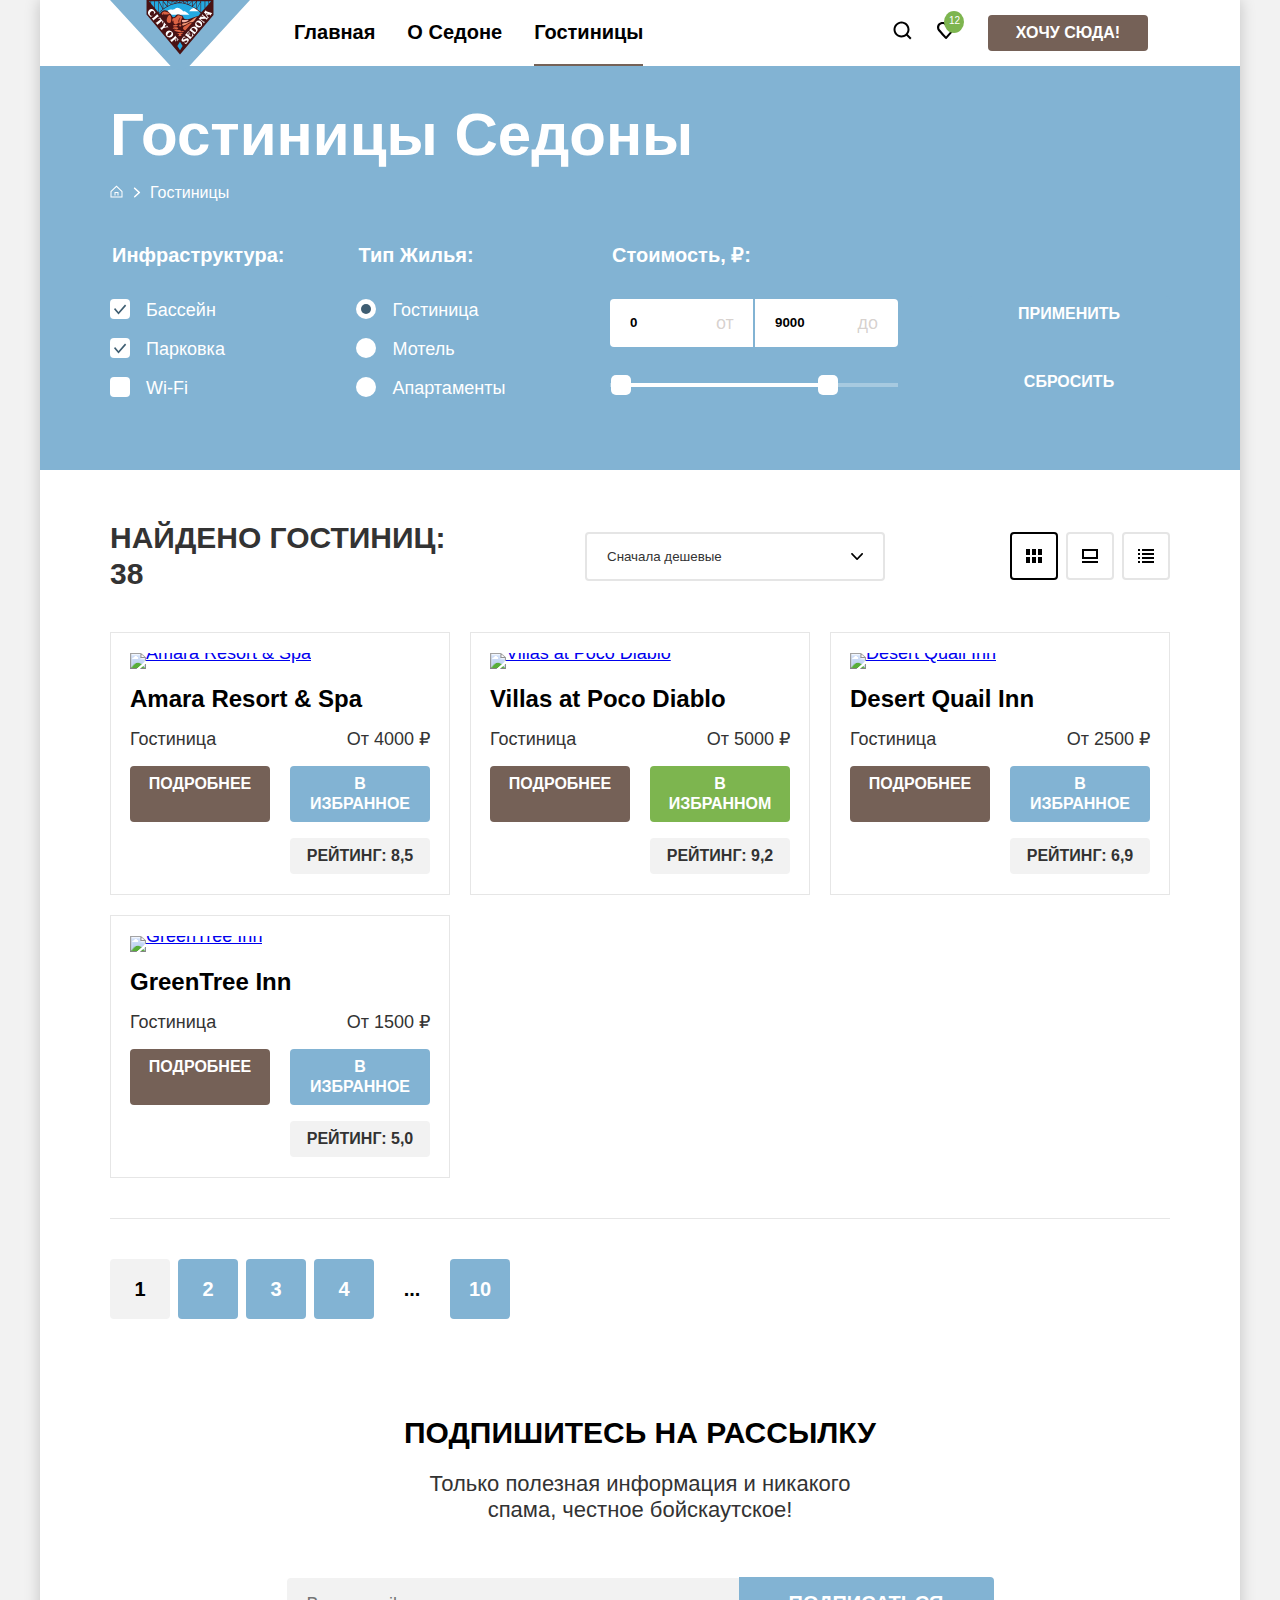
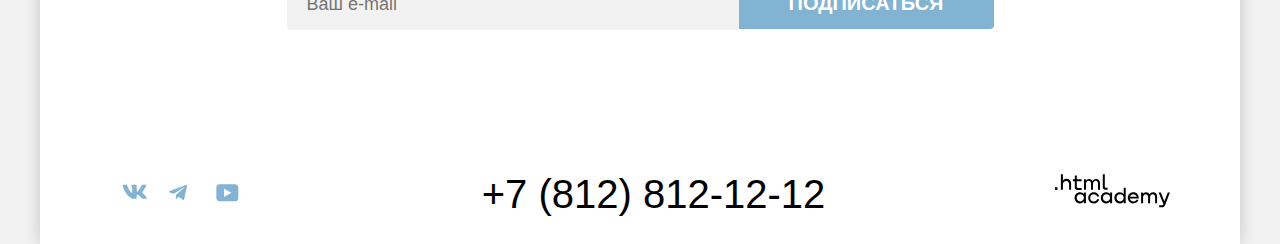
==== commit 1540eec0: "feat: add modal window" ====
--- a/catalog.html
+++ b/catalog.html
@@ -78,16 +78,22 @@
             <legend class="filter-title">Инфраструктура:</legend>
             <ul class="filter-list infrastructure-list">
               <li class="filter-list-item">
-                <label class="filter-list-item-label"><input class="filter-list-item-input" type="checkbox"
-                    name="swimming-pool" checked>Бассейн</label>
-              </li>
-              <li class="filter-list-item">
-                <label class="filter-list-item-label"><input class="filter-list-item-input" type="checkbox"
-                    name="parking" checked>Парковка</label>
-              </li>
-              <li class="filter-list-item">
-                <label class="filter-list-item-label"><input class="filter-list-item-input" type="checkbox"
-                    name="wifi">Wi-Fi</label>
+                <label class="filter-list-item-label"><input class="filter-list-item-input visually-hidden"
+                    type="checkbox" name="swimming-pool" checked>Бассейн
+                  <span class="control-mark"></span>
+                </label>
+              </li>
+              <li class="filter-list-item">
+                <label class="filter-list-item-label"><input class="filter-list-item-input visually-hidden"
+                    type="checkbox" name="parking" checked>Парковка
+                  <span class="control-mark"></span>
+                </label>
+              </li>
+              <li class="filter-list-item">
+                <label class="filter-list-item-label"><input class="filter-list-item-input visually-hidden"
+                    type="checkbox" name="wifi">Wi-Fi
+                  <span class="control-mark"></span>
+                </label>
               </li>
             </ul>
           </fieldset>
@@ -96,16 +102,22 @@
             <legend class="filter-title">Тип Жилья:</legend>
             <ul class="filter-list accomodation-list">
               <li class="filter-list-item">
-                <label class="filter-list-item-label"><input class="filter-list-item-input" type="radio"
-                    name="accomodation" value="Гостиница" checked>Гостиница</label>
-              </li>
-              <li class="filter-list-item">
-                <label class="filter-list-item-label"><input class="filter-list-item-input" type="radio"
-                    name="accomodation" value="Мотель">Мотель</label>
-              </li>
-              <li class="filter-list-item">
-                <label class="filter-list-item-label"><input class="filter-list-item-input" type="radio"
-                    name="accomodation" value="Апартаменты">Апартаменты</label>
+                <label class="filter-list-item-label"><input class="filter-list-item-input visually-hidden" type="radio"
+                    name="accomodation" value="Гостиница" checked>Гостиница
+                  <span class="control-mark control-radio"></span>
+                </label>
+              </li>
+              <li class="filter-list-item">
+                <label class="filter-list-item-label"><input class="filter-list-item-input visually-hidden" type="radio"
+                    name="accomodation" value="Мотель">Мотель
+                  <span class="control-mark control-radio"></span>
+                </label>
+              </li>
+              <li class="filter-list-item">
+                <label class="filter-list-item-label"><input class="filter-list-item-input visually-hidden" type="radio"
+                    name="accomodation" value="Апартаменты">Апартаменты
+                  <span class="control-mark control-radio"></span>
+                </label>
               </li>
             </ul>
           </fieldset>
@@ -114,12 +126,21 @@
             <legend class="filter-title">Стоимость, ₽:</legend>
             <div class="price-container">
               <label class="price-label-min" for="price-min">от</label>
-              <input class="price-input min-price" type="text" name="price-min" id="price-min" value="0">
+              <input class="price-input min-price" type="number" name="price-min" id="price-min" value="0">
 
               <label class="price-label-max" for="price-max">до</label>
-              <input class="price-input max-price" type="text" name="price-max" id="price-max" value="9000">
+              <input class="price-input max-price" type="number" name="price-max" id="price-max" value="9000">
             </div>
-            <input class="price-range" type="range" min="0" max="9000" step="1">
+            <div class="range">
+              <div class="range-scale">
+                <div class="range-bar">
+                  <button class="range-toggle toggle-min" type="button"></button>
+                  <span class="visually-hidden">Задать минимальную цену</span>
+                  <button class="range-toggle toggle-max" type="button"></button>
+                  <span class="visually-hidden">Задать максимальную цену</span>
+                </div>
+              </div>
+            </div>
           </fieldset>
 
           <div class="buttons-container">
@@ -219,7 +240,7 @@
             <a class="button detail-button" href="#">Подробнее</a>
             <button class="button favorite-button" type="button">В избранное</button>
             <span class="visually-hidden">Четыре звезды</span>
-       <span class="hotel-card-star hotel-card-star-four"></span>
+            <span class="hotel-card-star hotel-card-star-four"></span>
             <p class="button rate-button" href="#">Рейтинг: 8,5</p>
           </article>
 
--- a/styles/styles.css
+++ b/styles/styles.css
@@ -674,20 +674,65 @@
   margin-bottom: 0;
 }
 
-/* .filter-list-item-input:hover .control-input {
-  border: none;
-  background-color: rgba(0, 0, 0, 1);
-}
-
-.filter-list-item-input:focus .control-input {
-  background-color: rgba(0, 0, 0, 0.25);
-  border: 3px solid #83b3d3;
-}
-
-.control-input:active {
-  background-color: rgba(0, 0, 0, 0.4);
-  border: 2px solid #83b3d3;
-} */
+.filter-list-item-label {
+  position: relative;
+  margin-left: 36px;
+}
+
+.control-mark {
+  position: absolute;
+  width: 20px;
+  height: 20px;
+  border-radius: 4px;
+  background-color: #ffffff;
+  left: -36px;
+}
+
+.control-radio {
+  position: absolute;
+  width: 20px;
+  height: 20px;
+  border-radius: 50%;
+  background-color: #ffffff;
+  left: -36px;
+}
+
+.filter-list-item-input[type="radio"]:checked + .control-radio::before {
+  content: "";
+  position: absolute;
+  width: 10px;
+  height: 10px;
+  border-radius: 50%;
+  background-color: #3f5e72;
+  top: 25%;
+  left: 25%;
+}
+
+.filter-list-item-input[type="checkbox"]:checked + .control-mark {
+  background-image: url("/images/catalog/checkmark.svg");
+  background-repeat: no-repeat;
+  background-position: center;
+}
+
+.filter-list-item-label:hover .control-mark {
+  background-color: rgb(255, 255, 255, 0.6);
+}
+
+.filter-list-item-label:focus .control-mark {
+  outline: 3px solid #83b3d3;
+}
+
+.filter-list-item-label:active .control-mark {
+  background-color: rgb(255, 255, 255, 0.3);
+}
+
+.filter-list-item-label:hover {
+  color: rgb(255, 255, 255, 0.6);
+}
+
+.filter-list-item-label:active {
+  color: rgb(255, 255, 255, 0.3);
+}
 
 /* Блок: стоимость */
 .filter-group-price {
@@ -740,6 +785,12 @@
   border: none;
 }
 
+.price-input::-webkit-outer-spin-button,
+.price-input::-webkit-inner-spin-button {
+  appearance: none;
+  margin: 0;
+}
+
 .min-price {
   border-radius: 4px 0 0 4px;
 }
@@ -757,11 +808,37 @@
   outline: 3px solid #83b3d3;
 }
 
-.price-range {
-  flex-grow: 1;
-  align-self: center;
-  width: 287px;
-  margin: 0;
+.range {
+  position: relative;
+  height: 4px;
+  background-color: rgb(255, 255, 255, 0.3);
+}
+
+.range-bar {
+  position: absolute;
+  height: 4px;
+  background-color: #ffffff;
+  left: 1px;
+  width: 226px;
+}
+
+.range-toggle {
+  position: absolute;
+  width: 20px;
+  height: 20px;
+  border-radius: 5px;
+  background-color: #ffffff;
+  border: none;
+  cursor: pointer;
+}
+
+.toggle-min {
+  top: -8px;
+}
+
+.toggle-max {
+  top: -8px;
+  right: -1px;
 }
 
 /* Кнопки в фильтре */
@@ -914,8 +991,12 @@
 
   color: #333333;
   background-color: #ffffff;
+  background-image: url("/images/catalog/sorting-mark.svg");
+  background-repeat: no-repeat;
+  background-position: top 50% right 20px;
   border-radius: 4px;
   border: 2px solid #e5e5e5;
+  appearance: none;
 }
 
 .sorting:hover,
@@ -1221,3 +1302,217 @@
 .footer-logo-link:active .footer-logo-svg {
   fill: rgba(117, 97, 87, 0.3);
 }
+
+/* МОДАЛЬНОЕ ОКНО */
+.modal-container {
+  position: fixed;
+  top: 0;
+  left: 0;
+  display: flex;
+  width: 100%;
+  height: 100%;
+  background-color: rgba(242, 242, 242, 0.8);
+}
+
+.modal-container-close {
+  /* display: none; */
+}
+
+.modal {
+  position: relative;
+  margin: auto;
+  padding: 64px 70px;
+  background-color: #ffffff;
+  box-shadow: 0 25px 50px 0 rgba(0, 0, 0, 0.15);
+}
+
+/* Кнопка закрытия модального окна */
+.modal-close-button {
+  position: absolute;
+  display: flex;
+  align-items: center;
+  justify-content: center;
+  padding: 0;
+  top: 64px;
+  right: 52px;
+  width: 52px;
+  height: 52px;
+  border: none;
+  border-radius: 50%;
+  background-color: #f2f2f2;
+  cursor: pointer;
+}
+
+.modal-close-button:hover {
+  background-color: #e6e6e6;
+}
+
+.modal-close-button:focus {
+  background-color: #e6e6e6;
+  outline: 3px solid #83b3d3;
+}
+
+.modal-close-button:active {
+  background-color: #e6e6e6;
+}
+
+.modal-close-button:active .modal-close-icon {
+  fill:rgba(117, 97, 87, 0.3);
+}
+
+/* Форма поиска гостиницы */
+.modal-form-fieldset {
+  display: grid;
+  grid-template-columns: repeat(4, 1fr);
+
+  padding: 0;
+  margin: 0;
+  margin-bottom: 48px;
+  list-style-type: none;
+  border: none;
+}
+
+.modal-form-title {
+  padding: 0;
+  font-size: 30px;
+  font-weight: 700;
+  line-height: 36px;
+  text-transform: uppercase;
+  margin-bottom: 64px;
+}
+
+.modal-form-input {
+  /* position: relative; */
+  padding: 12px 20px;
+  border-radius: 4px;
+  font-family: inherit;
+  border: none;
+  background-color: #f2f2f2;
+  font-size: 18px;
+  font-weight: 700;
+  line-height: 24px;
+}
+
+.modal-form-label {
+  align-self: center;
+  font-size: 20px;
+  font-weight: 700;
+  line-height: 24px;
+}
+
+/* Блок: даты заезда и выезда */
+.date-label,
+.adults-count-label {
+  grid-column: 1 / 2;
+}
+
+.check-in-date-input,
+.check-out-date-input {
+  grid-column: 2 / 5;
+}
+
+.modal-form-text {
+  grid-column: 2 / 5;
+  margin-bottom: 23px;
+  margin-left: 20px;
+  font-family: inherit;
+  font-size: 16px;
+  line-height: 21px;
+}
+
+.error-text {
+  color: #ff0000;
+}
+
+.check-in-date-input,
+.check-out-date-input {
+  width: 440px;
+  margin-bottom: 4px;
+}
+
+/* Блок: Взрослые и дети */
+.count-input {
+  width: 110px;
+  padding: 12px 40px;
+  text-align: center;
+}
+
+.input-container {
+  position: relative;
+}
+
+.kids-count-label {
+  justify-self: end;
+  margin-right: 34px;
+}
+
+.kids-input {
+  justify-self: end;
+}
+
+/* Кнопки регулировки количества человек */
+.count-input-button {
+  position: absolute;
+  margin: 0;
+  padding: 0;
+  width: 20px;
+  height: 20px;
+  background-color: transparent;
+  border-style: none;
+  border-radius: 4px;
+  cursor: pointer;
+}
+
+.count-input-button-icon {
+  display: flex;
+  align-items: center;
+  justify-content: center;
+}
+
+.minus {
+  transform: translateX(10px) translateY(14px);
+}
+
+.plus {
+  transform: translateX(-100%) translateX(-10px) translateY(14px);
+}
+
+.count-input-button:hover .button-svg {
+  fill: #000000;
+  fill-opacity: 1;
+}
+
+.count-input-button:focus .button-svg {
+  fill: #000000;
+  fill-opacity: 1;
+}
+
+.count-input-button:focus {
+  outline: 3px solid #83b3d3;
+}
+
+.count-input-button:active .button-svg {
+  fill: #756157;
+  fill-opacity: 0.3;
+}
+
+.count-input::-webkit-outer-spin-button,
+.count-input::-webkit-inner-spin-button {
+  appearance: none;
+  margin: 0;
+}
+
+/* Кнопка поиска */
+.modal-form-search-button {
+  width: 100%;
+  padding: 18px 25px;
+  border: none;
+  font-family: inherit;
+  color: #ffffff;
+  background-color: #83b3d3;
+  border-radius: 4px;
+  font-size: 20px;
+  font-weight: 700;
+  line-height: 24px;
+  text-transform: uppercase;
+}
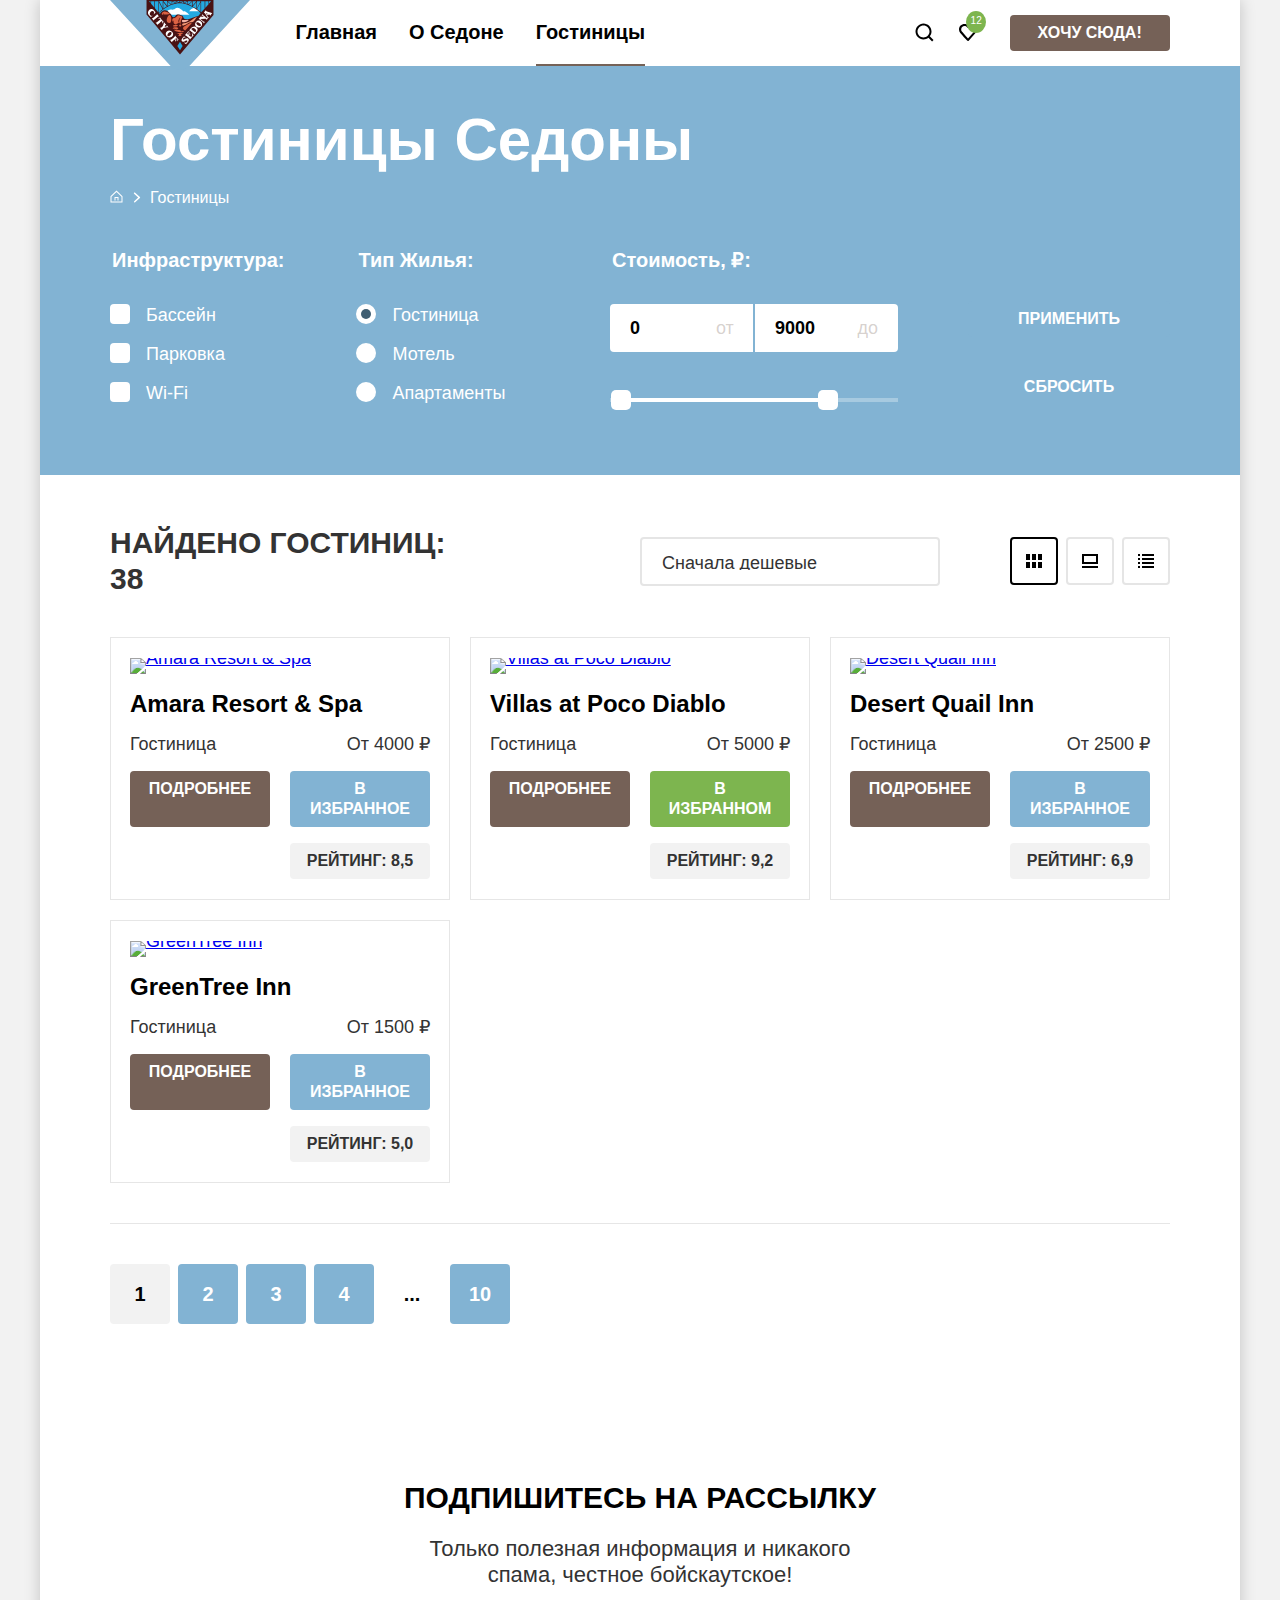
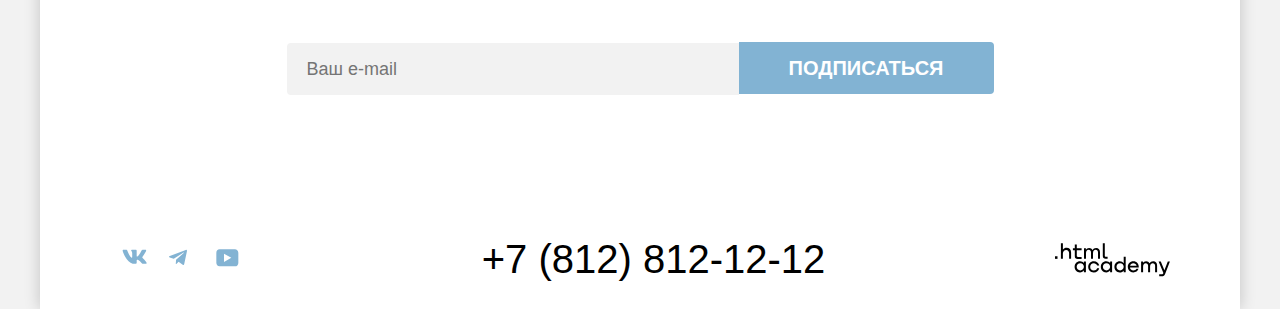
==== commit 67f750a7: "fix: fix bugs after checking pixel perfect" ====
--- a/catalog.html
+++ b/catalog.html
@@ -6,6 +6,7 @@
     <meta name="viewport" content="width=device-width, initial-scale=1.0">
     <title>Гостиницы Седоны</title>
     <link rel="stylesheet" href="styles/styles.css">
+    <link rel="icon" href="favicon.ico">
   </head>
 
   <body>
@@ -237,11 +238,11 @@
             </a>
             <p class="hotel-price-name">Гостиница</p>
             <p class="hotel-price-value">От 4000 ₽</p>
-            <a class="button detail-button" href="#">Подробнее</a>
-            <button class="button favorite-button" type="button">В избранное</button>
+            <a class="card-button detail-button" href="#">Подробнее</a>
+            <button class="card-button favorite-button" type="button">В избранное</button>
             <span class="visually-hidden">Четыре звезды</span>
             <span class="hotel-card-star hotel-card-star-four"></span>
-            <p class="button rate-button" href="#">Рейтинг: 8,5</p>
+            <p class="card-button rate-button">Рейтинг: 8,5</p>
           </article>
 
           <article class="hotel-card">
@@ -254,11 +255,11 @@
             </a>
             <p class="hotel-price-name">Гостиница</p>
             <p class="hotel-price-value">От 5000 ₽</p>
-            <a class="button detail-button" href="#">Подробнее</a>
-            <button class="button favorite-button-active" type="button">В избранном</button>
+            <a class="card-button detail-button" href="#">Подробнее</a>
+            <button class="card-button favorite-button-active" type="button">В избранном</button>
             <span class="visually-hidden">Четыре звезды</span>
             <span class="hotel-card-star hotel-card-star-four"></span>
-            <p class="button rate-button" href="#">Рейтинг: 9,2</p>
+            <p class="card-button rate-button">Рейтинг: 9,2</p>
           </article>
 
           <article class="hotel-card">
@@ -271,11 +272,11 @@
             </a>
             <p class="hotel-price-name">Гостиница</p>
             <p class="hotel-price-value">От 2500 ₽</p>
-            <a class="button detail-button" href="#">Подробнее</a>
-            <button class="button favorite-button" type="button">В избранное</button>
+            <a class="card-button detail-button" href="#">Подробнее</a>
+            <button class="card-button favorite-button" type="button">В избранное</button>
             <span class="visually-hidden">Три звезды</span>
             <span class="hotel-card-star hotel-card-star-three"></span>
-            <p class="button rate-button" href="#">Рейтинг: 6,9</p>
+            <p class="card-button rate-button">Рейтинг: 6,9</p>
           </article>
 
           <article class="hotel-card">
@@ -288,11 +289,11 @@
             </a>
             <p class="hotel-price-name">Гостиница</p>
             <p class="hotel-price-value">От 1500 ₽</p>
-            <a class="button detail-button" href="#">Подробнее</a>
-            <button class="button favorite-button" type="button">В избранное</button>
+            <a class="card-button detail-button" href="#">Подробнее</a>
+            <button class="card-button favorite-button" type="button">В избранное</button>
             <span class="visually-hidden">Две звезды</span>
             <span class="hotel-card-star hotel-card-star-two"></span>
-            <p class="button rate-button" href="#">Рейтинг: 5,0</p>
+            <p class="card-button rate-button">Рейтинг: 5,0</p>
           </article>
         </div>
         <!-- Пагинация -->
--- a/styles/styles.css
+++ b/styles/styles.css
@@ -65,17 +65,26 @@
 }
 
 .header-logo-link {
-  margin-bottom: -10px;
-  margin-right: 28px;
+  position: absolute;
 }
 
 .header-logo-link-img {
   width: 140px;
 }
 
+.header-logo-link:hover .header-logo-link-img,
+.header-logo-link:focus .header-logo-link-img {
+  opacity: 0.6;
+}
+
+.header-logo-link:active .header-logo-link-img {
+  opacity: 0.3;
+}
+
 .navigation {
   display: flex;
-  width: 710px;
+  width: 730px;
+  margin-left: 16%;
 }
 
 .navigation-list {
@@ -112,6 +121,15 @@
   background-color: #756257;
 }
 
+.navigation-list-item-link:hover,
+.navigation-list-item-link:focus {
+  color: #756157;
+}
+
+.navigation-list-item-link:active {
+  color: rgba(117, 97, 87, 0.3);
+}
+
 .navigation-user {
   display: flex;
   flex-wrap: wrap;
@@ -139,10 +157,8 @@
 
 .navigation-user-item-link-icon {
   position: absolute;
-  top: 20px;
+  top: 22px;
   right: 12px;
-  bottom: 20px;
-  left: 12px;
 }
 
 .navigation-user-item-link-count {
@@ -158,6 +174,15 @@
   background-color: #7db54f;
 }
 
+.navigation-user-item-link:hover .navigation-user-item-link-icon,
+.navigation-user-item-link:focus .navigation-user-item-link-icon {
+  fill: #756157;
+}
+
+.navigation-user-item-link:active .navigation-user-item-link-icon {
+  fill: rgba(117, 97, 87, 0.3);
+}
+
 .header-button {
   width: 160px;
   padding: 8px 0;
@@ -217,7 +242,7 @@
 
 .advantages-container {
   flex-grow: 1;
-  padding: 69px 274px;
+  padding: 69px 274px 90px 274px;
 }
 
 .advantages-main-text {
@@ -238,7 +263,12 @@
   line-height: 26px;
 }
 
-.advantages-item,
+.advantages-item {
+  width: 400px;
+  padding: 112px 85px;
+  flex-grow: 1;
+}
+
 .advantages-text-container {
   width: 400px;
   padding: 102px 85px;
@@ -465,7 +495,6 @@
   display: flex;
   flex-direction: column;
   align-items: center;
-  justify-content: center;
   padding-top: 96px;
   padding-bottom: 104px;
 }
@@ -505,7 +534,6 @@
 
 .email-input {
   width: 452px;
-  /* height: 52px; */
   padding: 14px 20px;
 
   font-family: inherit;
@@ -552,7 +580,7 @@
 /* Каталог */
 /* Фильтр */
 .filter {
-  padding: 30px 70px 70px 70px;
+  padding: 35px 70px 70px 70px;
   margin-bottom: 50px;
 
   color: #ffffff;
@@ -709,7 +737,7 @@
 }
 
 .filter-list-item-input[type="checkbox"]:checked + .control-mark {
-  background-image: url("/images/catalog/checkmark.svg");
+  background-image: url("/images/icons/checkmark.svg");
   background-repeat: no-repeat;
   background-position: center;
 }
@@ -749,7 +777,7 @@
   display: flex;
   flex-wrap: wrap;
   gap: 2px;
-  margin-bottom: 36px;
+  margin-bottom: 46px;
 }
 
 .price-label-min {
@@ -779,6 +807,7 @@
   padding-right: 45px;
 
   font-family: inherit;
+  font-size: 18px;
   font-weight: 700;
   line-height: 24px;
   color: #000000;
@@ -944,6 +973,7 @@
   flex-wrap: wrap;
   width: 160px;
   margin: 0;
+  margin-left: 70px;
   padding: 0;
   list-style-type: none;
 }
@@ -984,14 +1014,17 @@
 }
 
 .sorting {
-  font-family: inherit;
+  width: 300px;
   height: 49px;
   padding: 14px 20px;
-  width: 300px;
-
+  margin-left: auto;
+
+  font-family: inherit;
+  font-size: 18px;
+  line-height: 21px;
   color: #333333;
   background-color: #ffffff;
-  background-image: url("/images/catalog/sorting-mark.svg");
+  background-image: url("/images/icons/sorting-mark.svg");
   background-repeat: no-repeat;
   background-position: top 50% right 20px;
   border-radius: 4px;
@@ -1075,6 +1108,10 @@
   background-position: top 10px left;
 }
 
+.hotel-card-star-one {
+  width: 18px;
+}
+
 .hotel-card-star-two {
   width: 42px;
 }
@@ -1087,8 +1124,12 @@
   width: 84px;
 }
 
+.hotel-card-star-five {
+  width: 102px;
+}
+
 /* Кнопки */
-.button {
+.card-button {
   padding: 8px 15px;
   margin: 0;
 
@@ -1104,10 +1145,6 @@
   cursor: pointer;
 }
 
-.button:disabled {
-  background-color: #e5e5e5;
-}
-
 .detail-button {
   display: block;
   grid-area: detail;
@@ -1156,6 +1193,10 @@
   color: rgba(255, 255, 255, 0.3);
 }
 
+.card-button:disabled {
+  background-color: #e5e5e5;
+}
+
 .rate-button {
   grid-area: rate;
 
@@ -1170,6 +1211,7 @@
   flex-wrap: wrap;
   gap: 8px;
   margin: 0;
+  margin-bottom: 60px;
   padding: 0;
   list-style-type: none;
 }
@@ -1291,6 +1333,7 @@
 .footer-logo-link {
   width: 115px;
   height: 33px;
+  align-self: center;
   object-fit: contain;
 }
 
@@ -1316,14 +1359,17 @@
 
 .modal-container-close {
   /* display: none; */
+  /* Для того, чтобы высветилось модальное окно, нужно удалить код выше */
 }
 
 .modal {
   position: relative;
   margin: auto;
   padding: 64px 70px;
+  width: 717px;
   background-color: #ffffff;
   box-shadow: 0 25px 50px 0 rgba(0, 0, 0, 0.15);
+  border-radius: 30px;
 }
 
 /* Кнопка закрытия модального окна */
@@ -1357,19 +1403,25 @@
 }
 
 .modal-close-button:active .modal-close-icon {
-  fill:rgba(117, 97, 87, 0.3);
+  fill: rgba(117, 97, 87, 0.3);
 }
 
 /* Форма поиска гостиницы */
 .modal-form-fieldset {
+  margin: 0;
+  padding: 0;
+  border: none;
+}
+
+.fieldset-container {
   display: grid;
-  grid-template-columns: repeat(4, 1fr);
+  grid-template-columns: 120px max-content 1fr max-content;
+  grid-template-rows: 1fr;
+  column-gap: 18px;
 
   padding: 0;
   margin: 0;
   margin-bottom: 48px;
-  list-style-type: none;
-  border: none;
 }
 
 .modal-form-title {
@@ -1382,7 +1434,6 @@
 }
 
 .modal-form-input {
-  /* position: relative; */
   padding: 12px 20px;
   border-radius: 4px;
   font-family: inherit;
@@ -1409,19 +1460,21 @@
 .check-in-date-input,
 .check-out-date-input {
   grid-column: 2 / 5;
+  align-self: center;
 }
 
 .modal-form-text {
   grid-column: 2 / 5;
   margin-bottom: 23px;
   margin-left: 20px;
+
   font-family: inherit;
   font-size: 16px;
   line-height: 21px;
 }
 
 .error-text {
-  color: #ff0000;
+  color: #ff5757;
 }
 
 .check-in-date-input,
@@ -1439,11 +1492,7 @@
 
 .input-container {
   position: relative;
-}
-
-.kids-count-label {
-  justify-self: end;
-  margin-right: 34px;
+  align-self: center;
 }
 
 .kids-input {
@@ -1510,9 +1559,63 @@
   font-family: inherit;
   color: #ffffff;
   background-color: #83b3d3;
-  border-radius: 4px;
+  border-radius: 10px;
   font-size: 20px;
   font-weight: 700;
   line-height: 24px;
   text-transform: uppercase;
 }
+
+/* Тултип */
+.tooltip {
+  position: absolute;
+  margin-left: 10px;
+  width: 26px;
+  height: 26px;
+}
+
+.tooltip-button {
+  display: block;
+  width: 26px;
+  height: 26px;
+  border: none;
+  border-radius: 50%;
+  background-color: #83b3d3;
+  padding: 7px 12px;
+  margin: 0;
+}
+
+.tooltip-text {
+  position: absolute;
+  width: 256px;
+  padding: 18px 18px 20px 22px;
+
+  font-size: 16px;
+  line-height: 20px;
+  font-weight: 400;
+  border-radius: 10px;
+  color: #ffffff;
+  background-color: #333333;
+  box-shadow: 0 15px 30px 0;
+  transform: translateX(-115px) translateY(15px);
+  z-index: 1;
+  display: none;
+}
+
+.tooltip-text-arrow {
+  position: absolute;
+  top: -8px;
+  right: 50%;
+  transform: translateX(8px);
+}
+
+.modal-form-label-icon {
+  position: relative;
+  padding-right: 26px;
+  margin-left: 70px;
+}
+
+.tooltip-button:hover + .tooltip-text,
+.tooltip-button:focus + .tooltip-text {
+  display: block;
+}
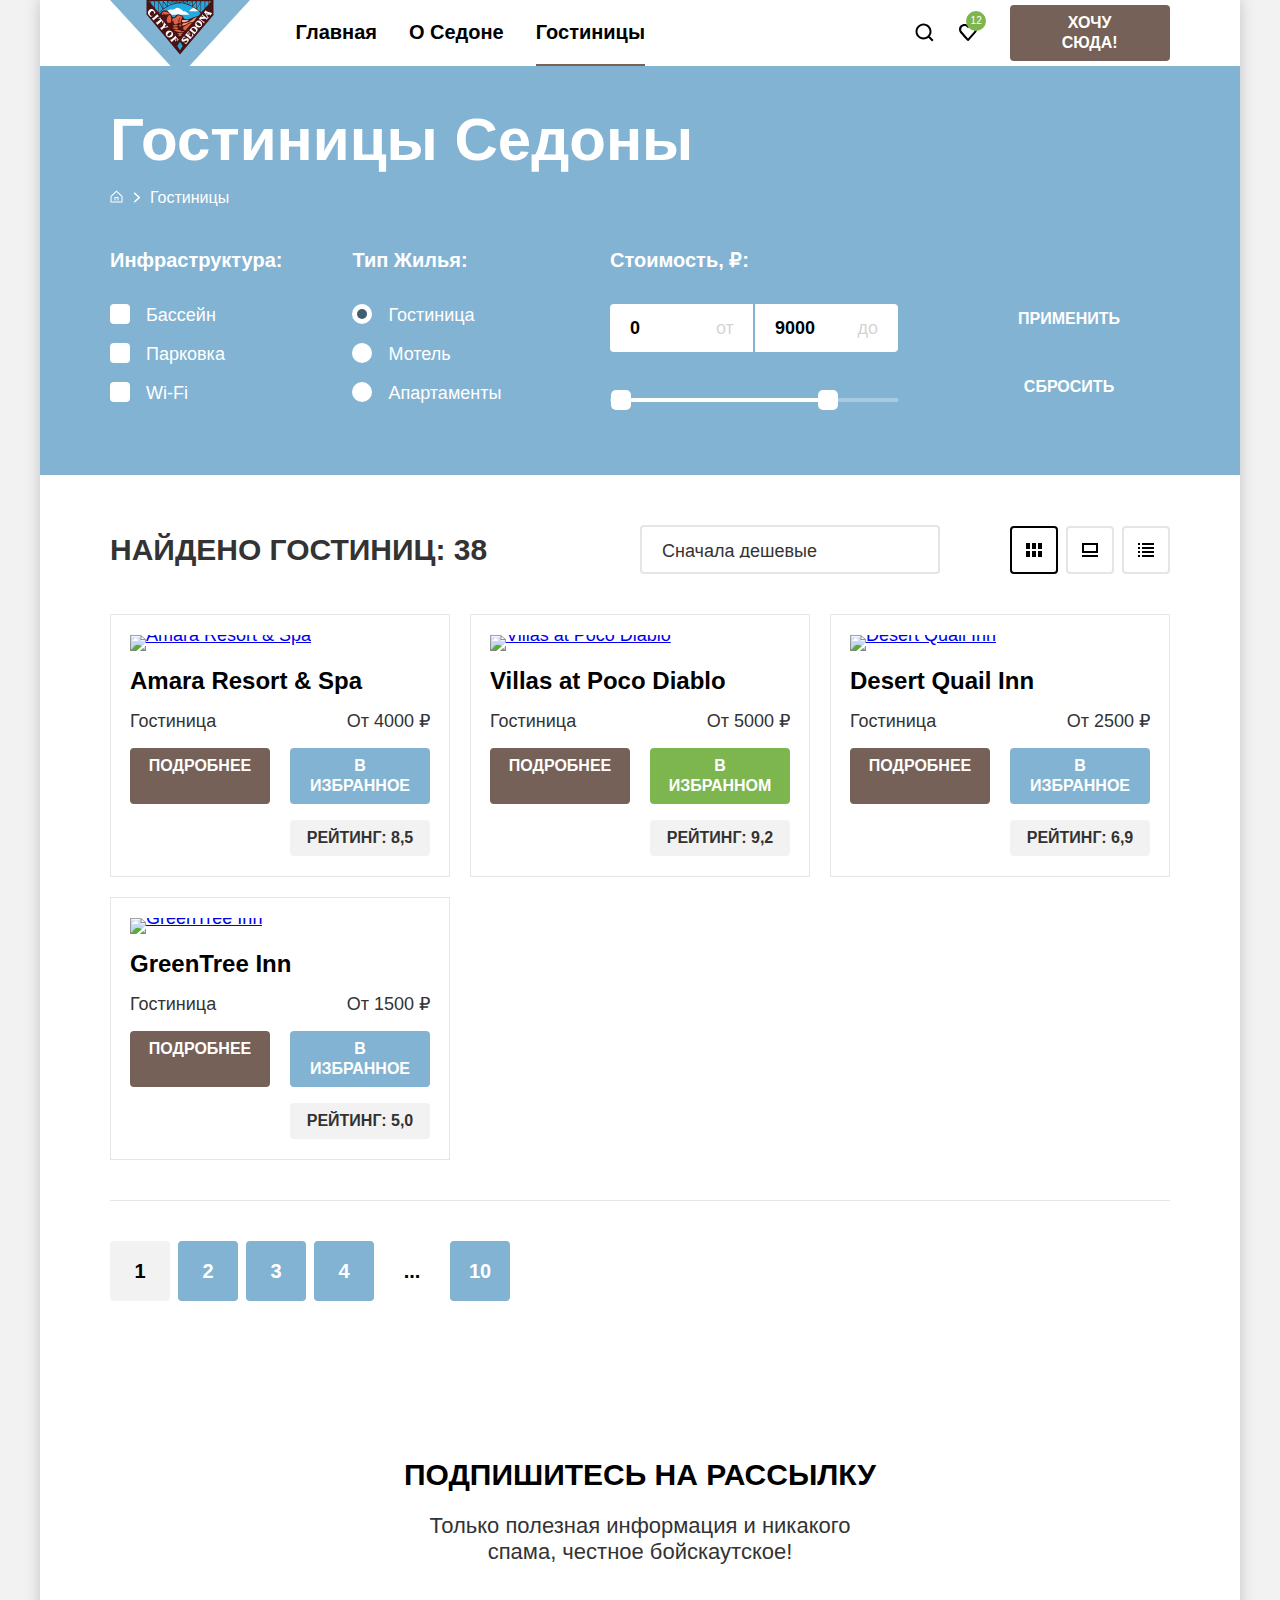
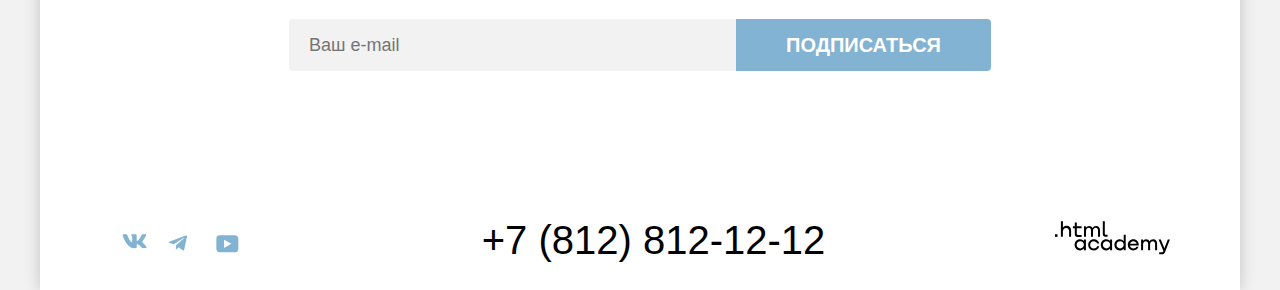
==== commit 4b6318d0: "fix: fix errors after checking the project" ====
--- a/catalog.html
+++ b/catalog.html
@@ -240,8 +240,9 @@
             <p class="hotel-price-value">От 4000 ₽</p>
             <a class="card-button detail-button" href="#">Подробнее</a>
             <button class="card-button favorite-button" type="button">В избранное</button>
-            <span class="visually-hidden">Четыре звезды</span>
-            <span class="hotel-card-star hotel-card-star-four"></span>
+            <span class="hotel-card-star hotel-card-star-four">
+              <span class="visually-hidden">Четыре звезды</span>
+            </span>
             <p class="card-button rate-button">Рейтинг: 8,5</p>
           </article>
 
@@ -257,8 +258,9 @@
             <p class="hotel-price-value">От 5000 ₽</p>
             <a class="card-button detail-button" href="#">Подробнее</a>
             <button class="card-button favorite-button-active" type="button">В избранном</button>
-            <span class="visually-hidden">Четыре звезды</span>
-            <span class="hotel-card-star hotel-card-star-four"></span>
+            <span class="hotel-card-star hotel-card-star-four">
+              <span class="visually-hidden">Четыре звезды</span>
+            </span>
             <p class="card-button rate-button">Рейтинг: 9,2</p>
           </article>
 
@@ -274,8 +276,9 @@
             <p class="hotel-price-value">От 2500 ₽</p>
             <a class="card-button detail-button" href="#">Подробнее</a>
             <button class="card-button favorite-button" type="button">В избранное</button>
-            <span class="visually-hidden">Три звезды</span>
-            <span class="hotel-card-star hotel-card-star-three"></span>
+            <span class="hotel-card-star hotel-card-star-three">
+              <span class="visually-hidden">Три звезды</span>
+            </span>
             <p class="card-button rate-button">Рейтинг: 6,9</p>
           </article>
 
@@ -291,8 +294,9 @@
             <p class="hotel-price-value">От 1500 ₽</p>
             <a class="card-button detail-button" href="#">Подробнее</a>
             <button class="card-button favorite-button" type="button">В избранное</button>
-            <span class="visually-hidden">Две звезды</span>
-            <span class="hotel-card-star hotel-card-star-two"></span>
+            <span class="hotel-card-star hotel-card-star-two">
+              <span class="visually-hidden">Две звезды</span>
+            </span>
             <p class="card-button rate-button">Рейтинг: 5,0</p>
           </article>
         </div>
--- a/styles/styles.css
+++ b/styles/styles.css
@@ -31,7 +31,6 @@
   flex-direction: column;
   min-height: 100%;
   width: 1200px;
-
   font-family: "PT Sans", "Arial", sans-serif;
   font-size: 18px;
   line-height: 21px;
@@ -59,6 +58,7 @@
 /* Header */
 .header {
   display: flex;
+  flex-wrap: wrap;
   padding: 0 70px;
   min-height: 64px;
   position: relative;
@@ -66,14 +66,19 @@
 
 .header-logo-link {
   position: absolute;
+  line-height: 0;
 }
 
 .header-logo-link-img {
   width: 140px;
 }
 
-.header-logo-link:hover .header-logo-link-img,
-.header-logo-link:focus .header-logo-link-img {
+.header-logo-link:focus {
+  outline: 3px solid #83b3d3;
+  border-radius: 4px;
+}
+
+.header-logo-link:hover .header-logo-link-img {
   opacity: 0.6;
 }
 
@@ -101,7 +106,6 @@
 .navigation-list-item-link {
   display: block;
   padding: 20px 16px;
-
   font-size: 20px;
   font-weight: 700;
   line-height: 24px;
@@ -121,9 +125,13 @@
   background-color: #756257;
 }
 
-.navigation-list-item-link:hover,
+.navigation-list-item-link:hover {
+  color: #756157;
+}
+
 .navigation-list-item-link:focus {
-  color: #756157;
+  outline: 3px solid #83b3d3;
+  border-radius: 4px;
 }
 
 .navigation-list-item-link:active {
@@ -143,12 +151,15 @@
 }
 
 .navigation-user-item {
-  position: relative;
   min-width: 44px;
   min-height: 64px;
 }
 
 .navigation-user-item-link {
+  position: relative;
+  display: block;
+  min-width: 44px;
+  min-height: 64px;
   text-decoration: none;
   font-size: 10px;
   line-height: 10px;
@@ -169,25 +180,27 @@
   right: 4px;
   bottom: 33px;
   z-index: 1;
-
   border-radius: 50%;
   background-color: #7db54f;
 }
 
-.navigation-user-item-link:hover .navigation-user-item-link-icon,
-.navigation-user-item-link:focus .navigation-user-item-link-icon {
+.navigation-user-item-link:hover .navigation-user-item-link-icon {
   fill: #756157;
 }
 
-.navigation-user-item-link:active .navigation-user-item-link-icon {
+.navigation-user-item-link:focus {
+  outline: 3px solid #83b3d3;
+  border-radius: 4px;
+}
+
+.navigation-user-item-link:active {
   fill: rgba(117, 97, 87, 0.3);
 }
 
 .header-button {
   width: 160px;
-  padding: 8px 0;
+  padding: 8px 34px;
   align-self: center;
-
   font-family: inherit;
   font-size: 16px;
   font-weight: 700;
@@ -200,9 +213,18 @@
   cursor: pointer;
 }
 
-.header-button:hover,
+.header-button + .header-button {
+  margin-right: 10px;
+  margin-top: 10px;
+}
+
+.header-button:hover {
+  background-color: #615048;
+}
+
 .header-button:focus {
   background-color: #615048;
+  outline: 3px solid #83b3d3;
 }
 
 .header-button:active {
@@ -224,7 +246,7 @@
   background-image: url("../images/index/divider.svg"), url("../images/index/index-background.jpg");
   background-size: 100% auto, cover;
   background-repeat: no-repeat, no-repeat;
-  background-position: bottom, center;
+  background-position: bottom center, center center;
 }
 
 .hero-img {
@@ -236,31 +258,36 @@
 .advantages {
   display: flex;
   flex-wrap: wrap;
-
   text-align: center;
 }
 
 .advantages-container {
   flex-grow: 1;
-  padding: 69px 274px 90px 274px;
+  display: flex;
+  flex-direction: column;
+  padding-top: 69px;
+  padding-bottom: 90px;
+  align-items: center;
 }
 
 .advantages-main-text {
   margin: 0;
   margin-bottom: 25px;
-
+  width: 660px;
   font-size: 30px;
   font-weight: 700;
   line-height: 36px;
   color: #000000;
   text-transform: uppercase;
+  text-align: center;
 }
 
 .advantages-text {
   margin: 0;
-
+  width: 660px;
   font-size: 22px;
   line-height: 26px;
+  text-align: center;
 }
 
 .advantages-item {
@@ -291,7 +318,6 @@
   width: 175px;
   margin: 0 auto;
   margin-bottom: 30px;
-
   font-size: 24px;
   font-weight: 700;
   line-height: 28px;
@@ -304,7 +330,7 @@
   display: block;
   width: 60px;
   height: 2px;
-  background: rgba(0, 0, 0, 0.3);
+  background-color: rgba(0, 0, 0, 0.3);
   margin: 0 auto;
   margin-top: 30px;
 }
@@ -313,8 +339,6 @@
   width: 175px;
   margin: 0 auto;
   margin-bottom: 30px;
-
-
   font-size: 24px;
   font-weight: 700;
   line-height: 28px;
@@ -354,7 +378,6 @@
 .services {
   display: flex;
   flex-wrap: wrap;
-
   text-align: center;
 }
 
@@ -363,12 +386,13 @@
   flex-direction: column;
   align-items: center;
   width: 1200px;
-  padding: 64px 347px;
+  padding: 64px 0;
 }
 
 .services-item {
   width: 400px;
   padding: 81px 85px;
+  flex-grow: 1;
 }
 
 .services-item:nth-child(even) {
@@ -378,7 +402,6 @@
 .services-title {
   margin: 0;
   margin-bottom: 30px;
-
   font-size: 24px;
   font-weight: 700;
   line-height: 28px;
@@ -399,15 +422,15 @@
 }
 
 .services-living::before {
-  background-image: url("/images/icons/living-icon.svg");
+  background-image: url("../images/icons/living-icon.svg");
 }
 
 .services-food::before {
-  background-image: url("/images/icons/food-icon.svg");
+  background-image: url("../images/icons/food-icon.svg");
 }
 
 .services-gift::before {
-  background-image: url("/images/icons/souvenirs-icon.svg");
+  background-image: url("../images/icons/souvenirs-icon.svg");
 }
 
 .services-description {
@@ -417,33 +440,7 @@
 .services-main-text {
   margin: 0;
   margin-bottom: 20px;
-
-  font-size: 30px;
-  font-weight: 700;
-  line-height: 36px;
-  color: #000000;
-  text-transform: uppercase;
-}
-
-.services-text {
-  margin: 0;
-
-  font-size: 22px;
-  line-height: 26px;
-}
-
-/* Блок: поиск гостиницы */
-.hotels-search {
-  display: flex;
-  flex-direction: column;
-  align-items: center;
-  padding: 96px 0;
-}
-
-.hotels-search-title {
-  margin: 0;
-  margin-bottom: 20px;
-
+  width: 505px;
   font-size: 30px;
   font-weight: 700;
   line-height: 36px;
@@ -452,18 +449,46 @@
   text-align: center;
 }
 
-.hotels-search-text {
-  margin: 0;
-  margin-bottom: 54px;
-
+.services-text {
+  margin: 0;
+  width: 505px;
   font-size: 22px;
   line-height: 26px;
   text-align: center;
 }
 
+/* Блок: поиск гостиницы */
+.hotels-search {
+  display: flex;
+  flex-direction: column;
+  align-items: center;
+  padding: 96px 0;
+}
+
+.hotels-search-title {
+  width: 592px;
+  margin: 0;
+  margin-bottom: 20px;
+  font-size: 30px;
+  font-weight: 700;
+  line-height: 36px;
+  color: #000000;
+  text-transform: uppercase;
+  text-align: center;
+}
+
+.hotels-search-text {
+  width: 592px;
+  margin: 0;
+  margin-bottom: 54px;
+  font-size: 22px;
+  line-height: 26px;
+  text-align: center;
+}
+
 .hotels-search-button {
+  max-width: 391px;
   padding: 8px 50px;
-
   font-family: inherit;
   font-size: 20px;
   font-weight: 700;
@@ -477,9 +502,17 @@
   cursor: pointer;
 }
 
-.hotels-search-button:hover,
+.hotels-search-button + .hotels-search-button {
+  margin-bottom: 10px;
+}
+
+.hotels-search-button:hover {
+  background-color: #615048;
+}
+
 .hotels-search-button:focus {
   background-color: #615048;
+  outline: 3px solid #83b3d3;
 }
 
 .hotels-search-button:active {
@@ -502,19 +535,20 @@
 .subscription-title {
   margin: 0;
   margin-bottom: 20px;
+  width: 475px;
 
   font-size: 30px;
   font-weight: 700;
   line-height: 36px;
   text-transform: uppercase;
   color: #000000;
+  text-align: center;
 }
 
 .subscription-text {
   width: 475px;
   margin: 0;
   margin-bottom: 54px;
-
   font-size: 22px;
   line-height: 26px;
   text-align: center;
@@ -532,10 +566,18 @@
   color: #ffffff;
 }
 
+.email-form {
+  display: flex;
+  flex-wrap: wrap;
+}
+
+.email-form + .email-form {
+  margin-bottom: 10px;
+}
+
 .email-input {
   width: 452px;
   padding: 14px 20px;
-
   font-family: inherit;
   font-size: 18px;
   line-height: 24px;
@@ -543,6 +585,15 @@
   border-radius: 4px 0 0 4px;
 }
 
+.email-input:hover {
+  background-color: #e6e6e6;
+}
+
+.email-input:focus {
+  outline: 3px solid #83b3d3;
+  background-color: #e6e6e6;
+}
+
 .email-input-gray {
   background-color: #f2f2f2;
 }
@@ -550,7 +601,6 @@
 .subscription-button {
   padding: 8px 50px;
   margin-left: -5px;
-
   font-family: inherit;
   font-size: 20px;
   font-weight: 700;
@@ -564,9 +614,13 @@
   cursor: pointer;
 }
 
-.subscription-button:hover,
+.subscription-button:hover {
+  background-color: #68a2ca;
+}
+
 .subscription-button:focus {
   background-color: #68a2ca;
+  outline: 3px solid #83b3d3;
 }
 
 .subscription-button:active {
@@ -582,7 +636,6 @@
 .filter {
   padding: 35px 70px 70px 70px;
   margin-bottom: 50px;
-
   color: #ffffff;
   background-color: #82b3d3;
   background-image: url("../images/catalog/filter-background.jpg");
@@ -593,7 +646,6 @@
 .filter-main-title {
   margin: 0;
   margin-bottom: 8px;
-
   font-size: 60px;
   font-weight: 700;
   line-height: 78px;
@@ -602,12 +654,12 @@
 /* Хлебные крошки */
 .filter-breadcrumbs {
   display: flex;
+  flex-wrap: wrap;
   margin: 0;
   margin-bottom: 40px;
   padding: 0;
   list-style-type: none;
   column-gap: 27px;
-
   font-size: 16px;
 }
 
@@ -627,6 +679,8 @@
 }
 
 .filter-breadcrumbs-link:focus {
+  outline: 3px solid #83b3d3;
+  border-radius: 4px;
   color: #ffffff;
 }
 
@@ -654,8 +708,7 @@
   width: 8px;
   top: 0;
   right: -18px;
-
-  background-image: url("/images/icons/arrow-right.svg");
+  background-image: url("../images/icons/arrow-right.svg");
   background-repeat: no-repeat;
 }
 
@@ -680,8 +733,8 @@
 
 .filter-title {
   margin: 0;
+  padding: 0;
   margin-bottom: 32px;
-
   font-size: 20px;
   font-weight: 700;
   line-height: 24px;
@@ -737,7 +790,7 @@
 }
 
 .filter-list-item-input[type="checkbox"]:checked + .control-mark {
-  background-image: url("/images/icons/checkmark.svg");
+  background-image: url("../images/icons/checkmark.svg");
   background-repeat: no-repeat;
   background-position: center;
 }
@@ -746,7 +799,7 @@
   background-color: rgb(255, 255, 255, 0.6);
 }
 
-.filter-list-item-label:focus .control-mark {
+.filter-list-item-label:focus-within .control-mark {
   outline: 3px solid #83b3d3;
 }
 
@@ -769,7 +822,6 @@
   margin: 0;
   margin-left: auto;
   width: 288px;
-
   border: none;
 }
 
@@ -784,7 +836,6 @@
   position: absolute;
   top: 12px;
   left: 106px;
-
   line-height: 24px;
   color: rgba(117, 97, 87, 0.3);
 }
@@ -793,7 +844,6 @@
   position: absolute;
   right: 20px;
   top: 12px;
-
   line-height: 24px;
   color: rgba(117, 97, 87, 0.3);
 }
@@ -805,7 +855,6 @@
   padding-left: 20px;
   padding-bottom: 12px;
   padding-right: 45px;
-
   font-family: inherit;
   font-size: 18px;
   font-weight: 700;
@@ -818,6 +867,11 @@
 .price-input::-webkit-inner-spin-button {
   appearance: none;
   margin: 0;
+}
+
+.price-input[type="number"] {
+  appearance: none;
+  -moz-appearance: textfield;
 }
 
 .min-price {
@@ -870,6 +924,18 @@
   right: -1px;
 }
 
+.range-toggle:hover {
+  background-color: #e5e5e5;
+}
+
+.range-toggle:focus {
+  outline: 3px solid #83b3d3;
+}
+
+.range-toggle:active {
+  background-color: #e7e7e7;
+}
+
 /* Кнопки в фильтре */
 .buttons-container {
   min-width: 191px;
@@ -883,7 +949,6 @@
 .apply-button {
   padding: 8px 50px;
   margin-bottom: 32px;
-
   font-family: inherit;
   font-size: 16px;
   font-weight: 700;
@@ -897,9 +962,13 @@
   cursor: pointer;
 }
 
-.apply-button:hover,
+.apply-button:hover {
+  background-color: #68a2ca;
+}
+
 .apply-button:focus {
   background-color: #68a2ca;
+  outline: 3px solid #83b3d3;
 }
 
 .apply-button:active {
@@ -912,7 +981,6 @@
 
 .reset-button {
   padding: 8px 50px;
-
   font-family: inherit;
   font-size: 16px;
   font-weight: 700;
@@ -951,6 +1019,7 @@
 
 .sorting-container {
   display: flex;
+  flex-wrap: wrap;
   justify-content: space-between;
   align-items: center;
   min-height: 49px;
@@ -959,8 +1028,7 @@
 
 .search-result-text {
   margin: 0;
-
-  width: 350px;
+  width: 450px;
   font-size: 30px;
   font-weight: 700;
   line-height: 36px;
@@ -976,10 +1044,10 @@
   margin-left: 70px;
   padding: 0;
   list-style-type: none;
+  gap: 8px;
 }
 
 .layout-list-item {
-  margin-right: 8px;
   min-width: 48px;
   min-height: 48px;
 }
@@ -990,7 +1058,6 @@
 
 .button-layout {
   display: block;
-
   font-weight: 700;
   color: #000000;
   border-radius: 4px;
@@ -1016,15 +1083,14 @@
 .sorting {
   width: 300px;
   height: 49px;
-  padding: 14px 20px;
+  padding: 14px 50px 14px 20px;
   margin-left: auto;
-
   font-family: inherit;
   font-size: 18px;
   line-height: 21px;
   color: #333333;
   background-color: #ffffff;
-  background-image: url("/images/icons/sorting-mark.svg");
+  background-image: url("../images/icons/sorting-mark.svg");
   background-repeat: no-repeat;
   background-position: top 50% right 20px;
   border-radius: 4px;
@@ -1035,6 +1101,7 @@
 .sorting:hover,
 .sorting:focus {
   border: 2px solid #68a2ca;
+  outline: none;
 }
 
 /* Карточки */
@@ -1071,12 +1138,36 @@
   line-height: 0;
 }
 
+.hotel-card-image-link:hover {
+  opacity: 0.6;
+}
+
+.hotel-card-image-link:focus {
+  outline: 3px solid #83b3d3;
+}
+
+.hotel-card-image-link:active {
+  opacity: 0.3;
+}
+
 .hotel-card-title-link {
   grid-area: title;
-  width: max-content;
 
   color: #000000;
   text-decoration: none;
+}
+
+.hotel-card-title-link:hover {
+  opacity: 0.6;
+}
+
+.hotel-card-title-link:focus {
+  outline: 3px solid #83b3d3;
+  border-radius: 4px;
+}
+
+.hotel-card-title-link:active {
+  opacity: 0.3;
 }
 
 .hotel-card-title {
@@ -1103,7 +1194,7 @@
   min-width: 18px;
   min-height: 18px;
   background-color: #ffffff;
-  background-image: url("/images/catalog/star.svg");
+  background-image: url("../images/catalog/star.svg");
   background-repeat: space no-repeat;
   background-position: top 10px left;
 }
@@ -1132,7 +1223,6 @@
 .card-button {
   padding: 8px 15px;
   margin: 0;
-
   font-family: inherit;
   font-size: 16px;
   font-weight: 700;
@@ -1152,9 +1242,13 @@
   background-color: #756157;
 }
 
-.detail-button:hover,
+.detail-button:hover {
+  background-color: #615048;
+}
+
 .detail-button:focus {
   background-color: #615048;
+  outline: 2px solid #83b3d3;
 }
 
 .detail-button:active {
@@ -1168,9 +1262,13 @@
   background-color: #82b3d3;
 }
 
-.favorite-button:hover,
+.favorite-button:hover {
+  background-color: #68a2ca;
+}
+
 .favorite-button:focus {
   background-color: #68a2ca;
+  outline: 3px solid #83b3d3;
 }
 
 .favorite-button:active {
@@ -1184,9 +1282,13 @@
   background-color: #7db54f;
 }
 
-.favorite-button-active:hover,
+.favorite-button-active:hover {
+  background-color: #6c9e42;
+}
+
 .favorite-button-active:focus {
   background-color: #6c9e42;
+  outline: 3px solid #83b3d3;
 }
 
 .favorite-button-active:active {
@@ -1223,7 +1325,6 @@
 .pagination-link {
   display: block;
   min-width: 60px;
-  /* чтобы кнопка растянулась в ширину если значение будет большим */
   height: 60px;
   padding: 12px 10px;
 
@@ -1237,9 +1338,13 @@
   text-align: center;
 }
 
-.pagination-link:hover,
+.pagination-link:hover {
+  background-color: #68a2ca;
+}
+
 .pagination-link:focus {
   background-color: #68a2ca;
+  outline: 3px solid #83b3d3;
 }
 
 .pagination-link:active {
@@ -1257,7 +1362,6 @@
 .pagination-dots {
   display: block;
   min-width: 60px;
-  /* чтобы кнопка растянулась в ширину если значение будет большим */
   height: 60px;
   padding: 12px 10px;
   margin: 0;
@@ -1275,12 +1379,15 @@
 /* Footer*/
 .footer {
   display: flex;
+  flex-wrap: wrap;
   justify-content: space-between;
   padding: 40px 70px 30px 70px;
+  gap: 15px;
 }
 
 .footer-social-list {
   display: flex;
+  flex-wrap: wrap;
   width: 142px;
   margin: 0;
   padding: 0;
@@ -1296,6 +1403,13 @@
   position: absolute;
   top: 25%;
   left: 25%;
+  transform: translateY(50%);
+}
+
+.button-social {
+  display: block;
+  min-width: 47px;
+  min-height: 45px;
 }
 
 .button-social:hover .icon-social,
@@ -1303,13 +1417,18 @@
   fill: #68a2ca;
 }
 
+.button-social:focus {
+  outline: 3px solid #83b3d3;
+  border-radius: 4px;
+}
+
 .button-social:active .icon-social {
   fill: rgba(104, 162, 202, 0.3);
 }
 
 .footer-phone {
-  width: 720px;
-
+  margin-left: 10px;
+  margin-top: 5px;
   font-size: 40px;
   line-height: 40px;
   color: #000000;
@@ -1324,6 +1443,8 @@
 
 .footer-phone:focus {
   color: #756157;
+  outline: 3px solid #83b3d3;
+  border-radius: 4px;
 }
 
 .footer-phone:active {
@@ -1335,11 +1456,20 @@
   height: 33px;
   align-self: center;
   object-fit: contain;
-}
-
-.footer-logo-link:hover .footer-logo-svg,
+  margin-left: 10px;
+}
+
+.footer-logo-link:hover .footer-logo-svg {
+  fill: #756157;
+}
+
 .footer-logo-link:focus .footer-logo-svg {
   fill: #756157;
+}
+
+.footer-logo-link:focus {
+  outline: 3px solid #83b3d3;
+  border-radius: 4px;
 }
 
 .footer-logo-link:active .footer-logo-svg {
@@ -1358,8 +1488,7 @@
 }
 
 .modal-container-close {
-  /* display: none; */
-  /* Для того, чтобы высветилось модальное окно, нужно удалить код выше */
+  display: none;
 }
 
 .modal {
@@ -1414,11 +1543,11 @@
 }
 
 .fieldset-container {
+  width: 577px;
   display: grid;
-  grid-template-columns: 120px max-content 1fr max-content;
+  grid-template-columns: 120px auto 1fr auto;
   grid-template-rows: 1fr;
   column-gap: 18px;
-
   padding: 0;
   margin: 0;
   margin-bottom: 48px;
@@ -1444,6 +1573,15 @@
   line-height: 24px;
 }
 
+.modal-form-input:hover {
+  background-color: #e6e6e6;
+}
+
+.modal-form-input:focus {
+  background-color: #e6e6e6;
+  outline: 3px solid #83b3d3;
+}
+
 .modal-form-label {
   align-self: center;
   font-size: 20px;
@@ -1457,10 +1595,16 @@
   grid-column: 1 / 2;
 }
 
-.check-in-date-input,
-.check-out-date-input {
+.date-input {
+  position: relative;
   grid-column: 2 / 5;
   align-self: center;
+  width: 440px;
+  margin-bottom: 4px;
+  padding-right: 60px;
+  background-image: url("../images/icons/calendar-icon.svg");
+  background-repeat: no-repeat;
+  background-position: right 20px center;
 }
 
 .modal-form-text {
@@ -1475,12 +1619,6 @@
 
 .error-text {
   color: #ff5757;
-}
-
-.check-in-date-input,
-.check-out-date-input {
-  width: 440px;
-  margin-bottom: 4px;
 }
 
 /* Блок: Взрослые и дети */
@@ -1495,6 +1633,10 @@
   align-self: center;
 }
 
+.kids-count-label {
+  grid-column: 3 / 4;
+}
+
 .kids-input {
   justify-self: end;
 }
@@ -1549,6 +1691,11 @@
 .count-input::-webkit-inner-spin-button {
   appearance: none;
   margin: 0;
+}
+
+.count-input[type="number"] {
+  appearance: none;
+  -moz-appearance: textfield;
 }
 
 /* Кнопка поиска */
@@ -1566,6 +1713,19 @@
   text-transform: uppercase;
 }
 
+.modal-form-search-button:hover {
+  background-color: #68a2ca;
+}
+
+.modal-form-search-button:focus {
+  background-color: #68a2ca;
+  outline: 3px solid #83b3d3;
+}
+
+.modal-form-search-button:active {
+  opacity: 0.3;
+}
+
 /* Тултип */
 .tooltip {
   position: absolute;
@@ -1575,14 +1735,33 @@
 }
 
 .tooltip-button {
+  position: relative;
   display: block;
   width: 26px;
   height: 26px;
   border: none;
   border-radius: 50%;
   background-color: #83b3d3;
-  padding: 7px 12px;
-  margin: 0;
+  padding: 0;
+}
+
+.tooltip-button::after {
+  content: "";
+  position: absolute;
+  width: 2px;
+  height: 12px;
+  top: 25%;
+  transform: translateX(-1px);
+  background-image: url("../images/icons/tooltip-icon.svg");
+  background-repeat: no-repeat;
+}
+
+.tooltip-button:hover {
+  opacity: 0.6;
+}
+
+.tooltip-button:focus {
+  outline: 3px solid #83b3d3;
 }
 
 .tooltip-text {
@@ -1602,11 +1781,16 @@
   display: none;
 }
 
-.tooltip-text-arrow {
+.tooltip-text::before {
+  content: "";
   position: absolute;
+  width: 19px;
+  height: 9px;
   top: -8px;
   right: 50%;
   transform: translateX(8px);
+  background-image: url("../images/icons/triangle.svg");
+  background-repeat: no-repeat;
 }
 
 .modal-form-label-icon {
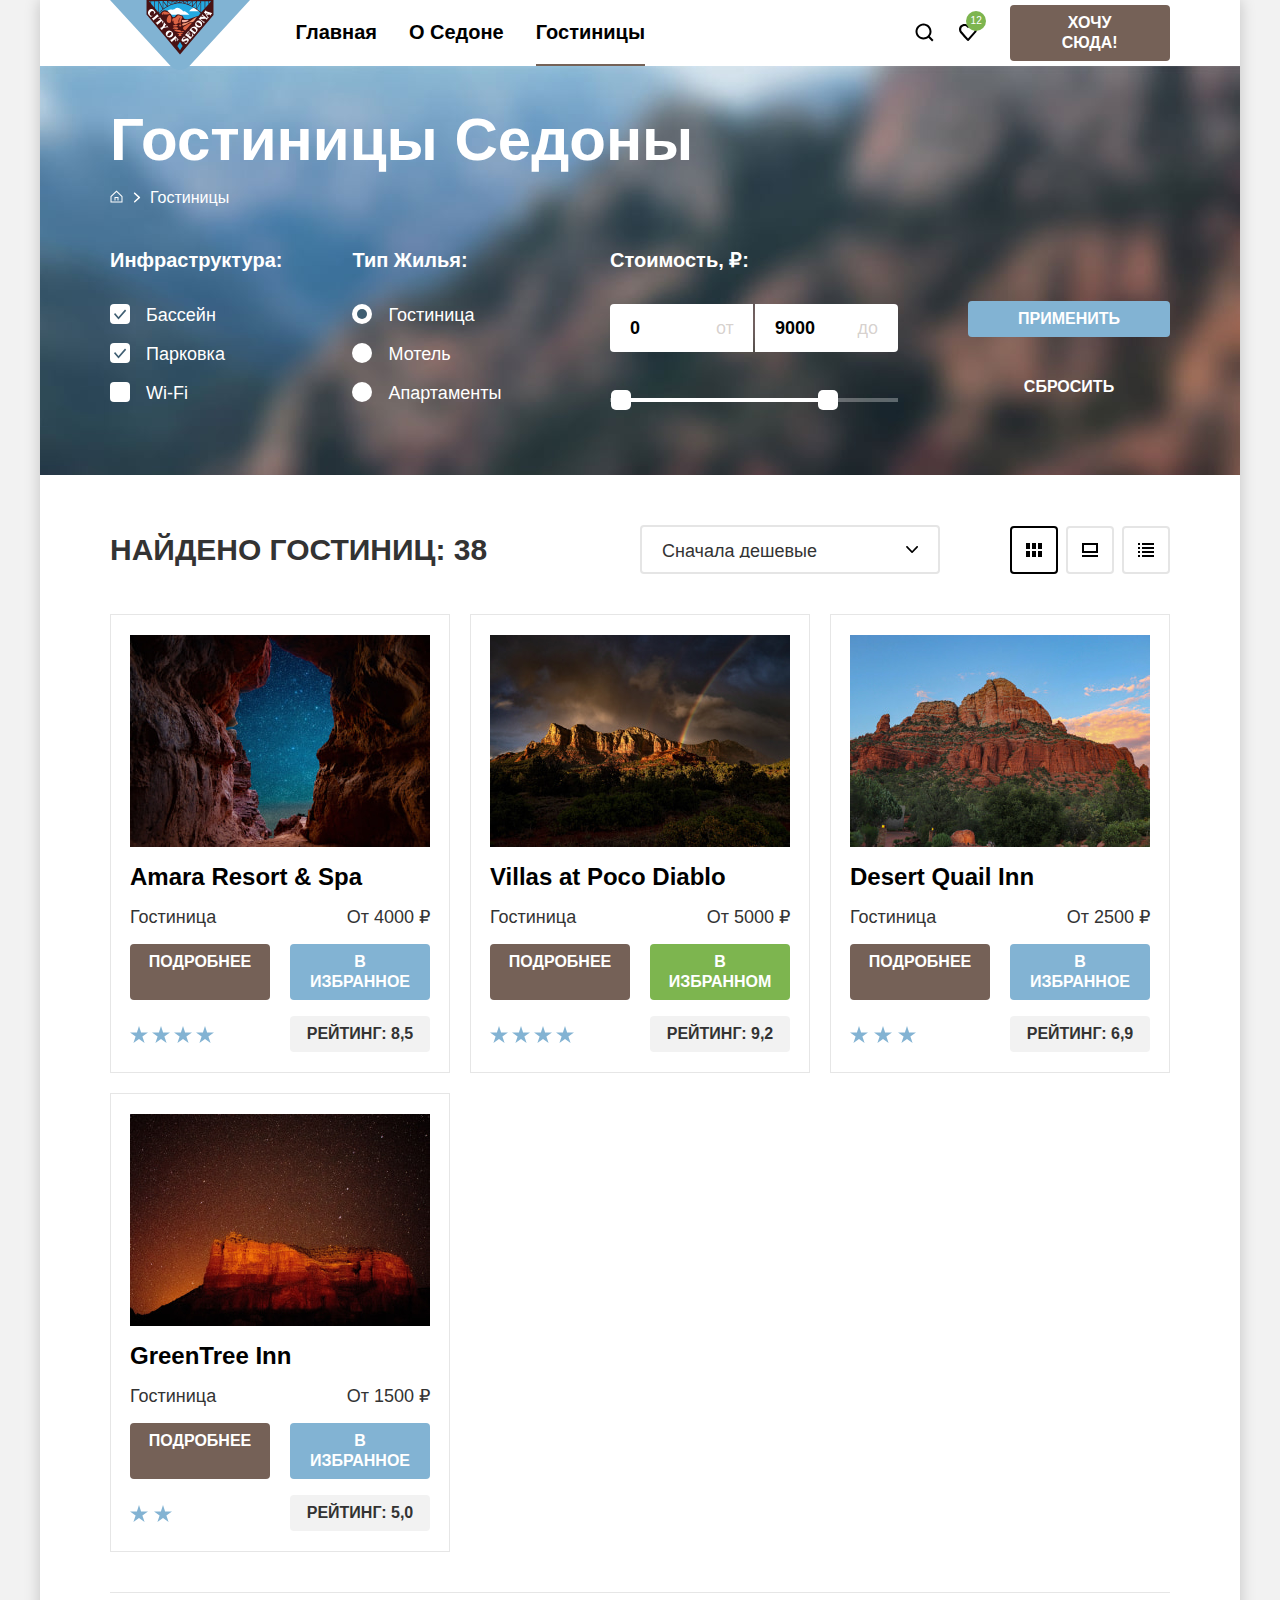
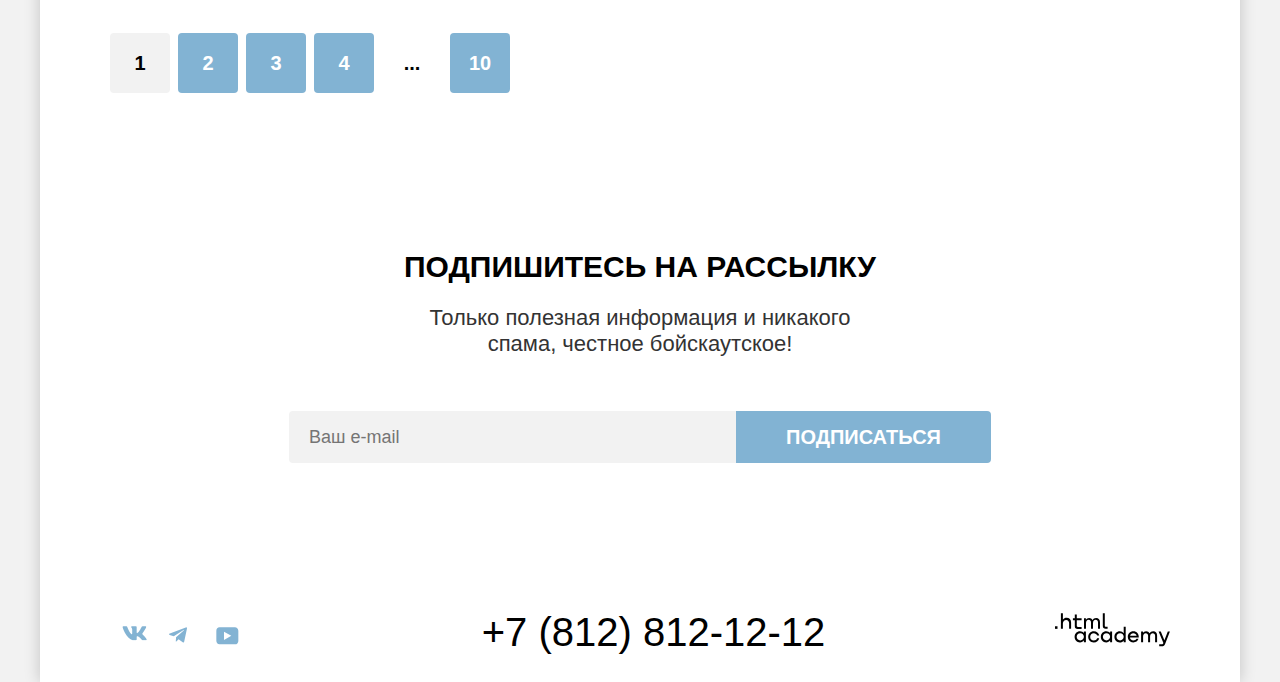
==== commit c6db27ec: "Merge pull request #4 from KseniaTry/master" ====
--- a/catalog.html
+++ b/catalog.html
@@ -7,6 +7,7 @@
     <title>Гостиницы Седоны</title>
     <link rel="stylesheet" href="styles/styles.css">
     <link rel="icon" href="favicon.ico">
+    <link rel="icon" type="image/png" href="images/icons/favicon-32x32.png">
   </head>
 
   <body>
@@ -61,8 +62,9 @@
         <ol class="filter-breadcrumbs">
           <li class="filter-breadcrumbs-item">
             <a class="filter-breadcrumbs-link" href="index.html">
-              <svg class="filter-breadcrumbs-link-svg" width="13" height="13" viewBox="0 0 13 13" fill="white"
-                xmlns="http://www.w3.org/2000/svg">
+              <span class="visually-hidden">Указатель направо</span>
+              <svg class="filter-breadcrumbs-link-svg" aria-hidden="true" focusable="false" width="13" height="13"
+                viewBox="0 0 13 13" fill="white" xmlns="http://www.w3.org/2000/svg">
                 <path
                   d="M6.5 0.5L0.5 6.30006V12.5001H12.5V6.30006L6.5 0.5ZM11.5 11.5001H1.5V6.70005L6.5 1.9L11.5 6.70005V11.5001Z" />
                 <path d="M4.5 10.5001H5.5V8.00005H7.5V10.5001H8.5V7.00005H4.5V10.5001Z" />
@@ -166,8 +168,8 @@
             <li class="layout-list-item">
               <a class="button-layout button-layout-current" href="#">
                 <span class="visually-hidden">Показать карточки</span>
-                <svg class="button-layout-svg" width="16" height="14" viewBox="0 0 16 14" fill="none"
-                  xmlns="http://www.w3.org/2000/svg">
+                <svg class="button-layout-svg" aria-hidden="true" focusable="false" width="16" height="14"
+                  viewBox="0 0 16 14" fill="none" xmlns="http://www.w3.org/2000/svg">
                   <g clip-path="url(#clip0_108098_504)">
                     <path d="M4 0H0V6H4V0Z" fill="black" />
                     <path d="M16 0H12V6H16V0Z" fill="black" />
@@ -187,8 +189,8 @@
             <li class="layout-list-item">
               <a class="button-layout" href="#">
                 <span class="visually-hidden">Показать один объект</span>
-                <svg class="button-layout-svg" width="16" height="14" viewBox="0 0 16 14" fill="black"
-                  xmlns="http://www.w3.org/2000/svg">
+                <svg class="button-layout-svg" aria-hidden="true" focusable="false" width="16" height="14"
+                  viewBox="0 0 16 14" fill="black" xmlns="http://www.w3.org/2000/svg">
                   <g clip-path="url(#clip0_108098_445)">
                     <path d="M16 12H0V14H16V12Z" fill="black" />
                     <path d="M14 2V8H2V2H14ZM16 0H0V10H16V0Z" fill="black" />
@@ -204,8 +206,8 @@
             <li class="layout-list-item">
               <a class="button-layout" href="#">
                 <span class="visually-hidden">Показать список</span>
-                <svg class="button-layout-svg" width="16" height="14" viewBox="0 0 16 14" fill="none"
-                  xmlns="http://www.w3.org/2000/svg">
+                <svg class="button-layout-svg" aria-hidden="true" focusable="false" width="16" height="14"
+                  viewBox="0 0 16 14" fill="none" xmlns="http://www.w3.org/2000/svg">
                   <g clip-path="url(#clip0_108098_500)">
                     <path d="M2 0H0V2H2V0Z" fill="black" />
                     <path d="M16 0H4V2H16V0Z" fill="black" />
@@ -369,7 +371,8 @@
         </li>
       </ul>
       <a class="footer-phone" href="tel:+78128121212">+7 (812) 812-12-12</a>
-      <a class="footer-logo-link" href="https://htmlacademy.ru/" aria-label="HTML Academy">
+      <a class="footer-logo-link" href="https://htmlacademy.ru/">
+        <span class="visually-hidden">Логотип HTML Academy</span>
         <svg class="footer-logo-svg" aria-hidden="true" focusable="false" width="115" height="34" viewBox="0 0 115 34"
           xmlns="http://www.w3.org/2000/svg">
           <path d="M0 13.2564V15.8564H2.5V13.2564H0Z" />
@@ -396,9 +399,9 @@
           <path
             d="M109.4 27.3564L105.8 18.4564H103.6L108.4 30.0564C108.1 30.9564 107.7 31.2564 106.7 31.2564H104.2V33.2564H106.7C108.5 33.2564 109.5 32.4564 110.2 30.6564L114.9 18.4564H112.8L109.4 27.3564Z" />
         </svg>
-
       </a>
     </footer>
+
   </body>
 
 </html>
--- a/styles/styles.css
+++ b/styles/styles.css
@@ -31,7 +31,7 @@
   flex-direction: column;
   min-height: 100%;
   width: 1200px;
-  font-family: "PT Sans", "Arial", sans-serif;
+  font-family: "PT Sans", Arial, sans-serif;
   font-size: 18px;
   line-height: 21px;
   font-style: normal;
@@ -97,7 +97,6 @@
   flex-wrap: wrap;
   margin: 0;
   margin-right: 30px;
-  /* margin right на случай если будет переполнение и перенос на другую строку, чтобы списки не слиплись */
   padding: 0;
   list-style-type: none;
   width: 450px;
@@ -240,7 +239,6 @@
 .hero {
   padding-top: 51px;
   padding-bottom: 82px;
-
   color: #ffffff;
   background-color: #82b3d3;
   background-image: url("../images/index/divider.svg"), url("../images/index/index-background.jpg");
@@ -259,6 +257,7 @@
   display: flex;
   flex-wrap: wrap;
   text-align: center;
+  justify-content: center;
 }
 
 .advantages-container {
@@ -293,7 +292,6 @@
 .advantages-item {
   width: 400px;
   padding: 112px 85px;
-  flex-grow: 1;
 }
 
 .advantages-text-container {
@@ -304,7 +302,7 @@
 
 .advantages-item-img {
   display: flex;
-  align-items: center;
+  flex-wrap: wrap;
   color: #ffffff;
   background-color: #82b3d3;
   flex-grow: 1;
@@ -357,8 +355,8 @@
 }
 
 .advantages-item-img-photo {
-  min-width: 800px;
-  object-fit: contain;
+  object-fit: cover;
+  height: auto;
   flex-grow: 1;
 }
 
@@ -536,7 +534,6 @@
   margin: 0;
   margin-bottom: 20px;
   width: 475px;
-
   font-size: 30px;
   font-weight: 700;
   line-height: 36px;
@@ -749,6 +746,7 @@
 
 .filter-list-item {
   margin-bottom: 16px;
+  margin-left: 36px;
 }
 
 .filter-list-item:last-child {
@@ -757,7 +755,6 @@
 
 .filter-list-item-label {
   position: relative;
-  margin-left: 36px;
 }
 
 .control-mark {
@@ -850,11 +847,7 @@
 
 .price-input {
   width: 143px;
-  padding: 0;
-  padding-top: 12px;
-  padding-left: 20px;
-  padding-bottom: 12px;
-  padding-right: 45px;
+  padding: 12px 45px 12px 20px;
   font-family: inherit;
   font-size: 18px;
   font-weight: 700;
@@ -865,12 +858,14 @@
 
 .price-input::-webkit-outer-spin-button,
 .price-input::-webkit-inner-spin-button {
-  appearance: none;
+  -webkit-appearance: none;
+          appearance: none;
   margin: 0;
 }
 
 .price-input[type="number"] {
-  appearance: none;
+  -webkit-appearance: none;
+          appearance: none;
   -moz-appearance: textfield;
 }
 
@@ -1095,7 +1090,8 @@
   background-position: top 50% right 20px;
   border-radius: 4px;
   border: 2px solid #e5e5e5;
-  appearance: none;
+  -webkit-appearance: none;
+          appearance: none;
 }
 
 .sorting:hover,
@@ -1133,8 +1129,10 @@
 }
 
 .hotel-card-image-link {
+  -ms-grid-row: 1;
+  -ms-grid-column: 1;
+  -ms-grid-column-span: 3;
   grid-area: image;
-
   line-height: 0;
 }
 
@@ -1151,8 +1149,10 @@
 }
 
 .hotel-card-title-link {
+  -ms-grid-row: 3;
+  -ms-grid-column: 1;
+  -ms-grid-column-span: 3;
   grid-area: title;
-
   color: #000000;
   text-decoration: none;
 }
@@ -1172,21 +1172,23 @@
 
 .hotel-card-title {
   margin: 0;
-
   font-size: 24px;
   font-weight: 700;
   line-height: 28px;
 }
 
 .hotel-price-name {
+  -ms-grid-row: 5;
+  -ms-grid-column: 1;
   grid-area: type;
   margin: 0;
 }
 
 .hotel-price-value {
+  -ms-grid-row: 5;
+  -ms-grid-column: 3;
   grid-area: price;
   margin: 0;
-
   text-align: end;
 }
 
@@ -1236,6 +1238,8 @@
 }
 
 .detail-button {
+  -ms-grid-row: 7;
+  -ms-grid-column: 1;
   display: block;
   grid-area: detail;
   color: #ffffff;
@@ -1256,8 +1260,9 @@
 }
 
 .favorite-button {
+  -ms-grid-row: 7;
+  -ms-grid-column: 3;
   grid-area: favorite;
-
   color: #ffffff;
   background-color: #82b3d3;
 }
@@ -1276,8 +1281,9 @@
 }
 
 .favorite-button-active {
+  -ms-grid-row: 7;
+  -ms-grid-column: 3;
   grid-area: favorite;
-
   color: #ffffff;
   background-color: #7db54f;
 }
@@ -1300,8 +1306,9 @@
 }
 
 .rate-button {
+  -ms-grid-row: 9;
+  -ms-grid-column: 3;
   grid-area: rate;
-
   color: #333333;
   background-color: #f2f2f2;
   cursor: auto;
@@ -1327,7 +1334,6 @@
   min-width: 60px;
   height: 60px;
   padding: 12px 10px;
-
   font-size: 20px;
   font-weight: 700;
   line-height: 36px;
@@ -1365,7 +1371,6 @@
   height: 60px;
   padding: 12px 10px;
   margin: 0;
-
   text-align: center;
   border-radius: 4px;
   font-size: 20px;
@@ -1611,7 +1616,6 @@
   grid-column: 2 / 5;
   margin-bottom: 23px;
   margin-left: 20px;
-
   font-family: inherit;
   font-size: 16px;
   line-height: 21px;
@@ -1689,12 +1693,14 @@
 
 .count-input::-webkit-outer-spin-button,
 .count-input::-webkit-inner-spin-button {
-  appearance: none;
+  -webkit-appearance: none;
+          appearance: none;
   margin: 0;
 }
 
 .count-input[type="number"] {
-  appearance: none;
+  -webkit-appearance: none;
+          appearance: none;
   -moz-appearance: textfield;
 }
 
@@ -1768,7 +1774,6 @@
   position: absolute;
   width: 256px;
   padding: 18px 18px 20px 22px;
-
   font-size: 16px;
   line-height: 20px;
   font-weight: 400;
